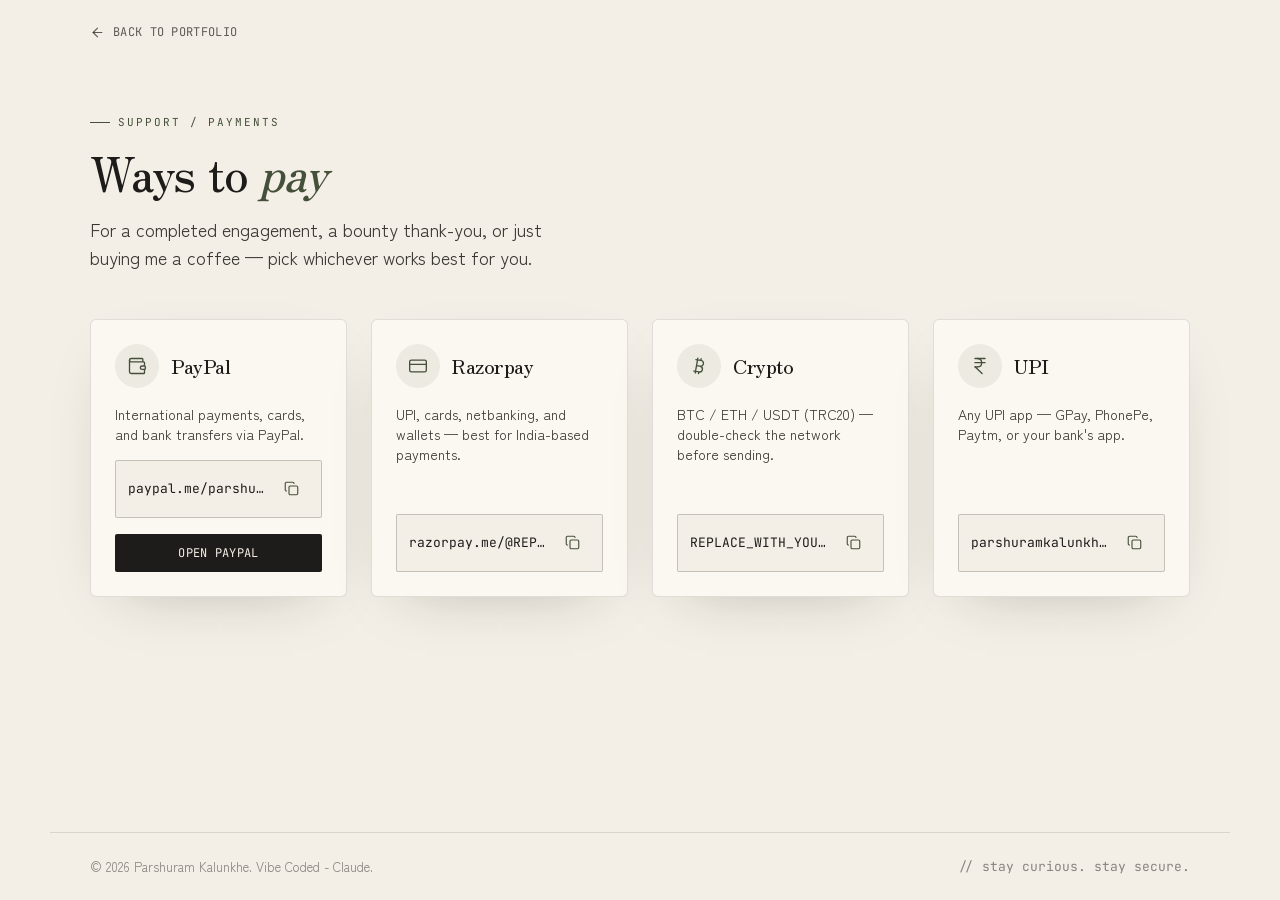
==== pay.html @ 13a74646 "athreya - v 2.1.1" ====
<!doctype html>
<html lang="en">
  <head>
    <meta charset="UTF-8" />
    <meta name="viewport" content="width=device-width, initial-scale=1.0, viewport-fit=cover" />

    <title>Support / Payment Methods — Parshuram Kalunkhe</title>
    <meta
      name="description"
      content="Ways to pay or send a tip to Parshuram Kalunkhe — PayPal, Razorpay, crypto, and UPI."
    />
    <meta name="robots" content="noindex, follow" />
    <meta name="theme-color" content="#1E1C1A" />

    <link rel="preconnect" href="https://fonts.googleapis.com" />
    <link rel="preconnect" href="https://fonts.gstatic.com" crossorigin />
    <!-- Only the weights actually used by the CSS (see index.html for the
         full explanation) — keep this in sync if that ever changes. -->
    <link
      href="https://fonts.googleapis.com/css2?family=Zen+Old+Mincho:wght@500&family=Zen+Kaku+Gothic+New:wght@400;600&family=JetBrains+Mono:wght@400&display=swap"
      rel="stylesheet"
    />

    <link rel="icon" href="./favicon.svg" type="image/svg+xml" />
    <script type="module" crossorigin src="./assets/pay-BBcYq03R.js"></script>
    <link rel="modulepreload" crossorigin href="./assets/index-CRlSSaoy.js">
    <link rel="stylesheet" crossorigin href="./assets/index-BncPC3I6.css">
  </head>
  <body class="bg-rice text-sumi font-body antialiased">
    <div id="root"></div>
  </body>
</html>
---- assets/index-BncPC3I6.css ----
*,:before,:after{--tw-border-spacing-x: 0;--tw-border-spacing-y: 0;--tw-translate-x: 0;--tw-translate-y: 0;--tw-rotate: 0;--tw-skew-x: 0;--tw-skew-y: 0;--tw-scale-x: 1;--tw-scale-y: 1;--tw-pan-x: ;--tw-pan-y: ;--tw-pinch-zoom: ;--tw-scroll-snap-strictness: proximity;--tw-gradient-from-position: ;--tw-gradient-via-position: ;--tw-gradient-to-position: ;--tw-ordinal: ;--tw-slashed-zero: ;--tw-numeric-figure: ;--tw-numeric-spacing: ;--tw-numeric-fraction: ;--tw-ring-inset: ;--tw-ring-offset-width: 0px;--tw-ring-offset-color: #fff;--tw-ring-color: rgb(59 130 246 / .5);--tw-ring-offset-shadow: 0 0 #0000;--tw-ring-shadow: 0 0 #0000;--tw-shadow: 0 0 #0000;--tw-shadow-colored: 0 0 #0000;--tw-blur: ;--tw-brightness: ;--tw-contrast: ;--tw-grayscale: ;--tw-hue-rotate: ;--tw-invert: ;--tw-saturate: ;--tw-sepia: ;--tw-drop-shadow: ;--tw-backdrop-blur: ;--tw-backdrop-brightness: ;--tw-backdrop-contrast: ;--tw-backdrop-grayscale: ;--tw-backdrop-hue-rotate: ;--tw-backdrop-invert: ;--tw-backdrop-opacity: ;--tw-backdrop-saturate: ;--tw-backdrop-sepia: ;--tw-contain-size: ;--tw-contain-layout: ;--tw-contain-paint: ;--tw-contain-style: }::backdrop{--tw-border-spacing-x: 0;--tw-border-spacing-y: 0;--tw-translate-x: 0;--tw-translate-y: 0;--tw-rotate: 0;--tw-skew-x: 0;--tw-skew-y: 0;--tw-scale-x: 1;--tw-scale-y: 1;--tw-pan-x: ;--tw-pan-y: ;--tw-pinch-zoom: ;--tw-scroll-snap-strictness: proximity;--tw-gradient-from-position: ;--tw-gradient-via-position: ;--tw-gradient-to-position: ;--tw-ordinal: ;--tw-slashed-zero: ;--tw-numeric-figure: ;--tw-numeric-spacing: ;--tw-numeric-fraction: ;--tw-ring-inset: ;--tw-ring-offset-width: 0px;--tw-ring-offset-color: #fff;--tw-ring-color: rgb(59 130 246 / .5);--tw-ring-offset-shadow: 0 0 #0000;--tw-ring-shadow: 0 0 #0000;--tw-shadow: 0 0 #0000;--tw-shadow-colored: 0 0 #0000;--tw-blur: ;--tw-brightness: ;--tw-contrast: ;--tw-grayscale: ;--tw-hue-rotate: ;--tw-invert: ;--tw-saturate: ;--tw-sepia: ;--tw-drop-shadow: ;--tw-backdrop-blur: ;--tw-backdrop-brightness: ;--tw-backdrop-contrast: ;--tw-backdrop-grayscale: ;--tw-backdrop-hue-rotate: ;--tw-backdrop-invert: ;--tw-backdrop-opacity: ;--tw-backdrop-saturate: ;--tw-backdrop-sepia: ;--tw-contain-size: ;--tw-contain-layout: ;--tw-contain-paint: ;--tw-contain-style: }*,:before,:after{box-sizing:border-box;border-width:0;border-style:solid;border-color:#e5e7eb}:before,:after{--tw-content: ""}html,:host{line-height:1.5;-webkit-text-size-adjust:100%;-moz-tab-size:4;-o-tab-size:4;tab-size:4;font-family:ui-sans-serif,system-ui,sans-serif,"Apple Color Emoji","Segoe UI Emoji",Segoe UI Symbol,"Noto Color Emoji";font-feature-settings:normal;font-variation-settings:normal;-webkit-tap-highlight-color:transparent}body{margin:0;line-height:inherit}hr{height:0;color:inherit;border-top-width:1px}abbr:where([title]){-webkit-text-decoration:underline dotted;text-decoration:underline dotted}h1,h2,h3,h4,h5,h6{font-size:inherit;font-weight:inherit}a{color:inherit;text-decoration:inherit}b,strong{font-weight:bolder}code,kbd,samp,pre{font-family:JetBrains Mono,ui-monospace,monospace;font-feature-settings:normal;font-variation-settings:normal;font-size:1em}small{font-size:80%}sub,sup{font-size:75%;line-height:0;position:relative;vertical-align:baseline}sub{bottom:-.25em}sup{top:-.5em}table{text-indent:0;border-color:inherit;border-collapse:collapse}button,input,optgroup,select,textarea{font-family:inherit;font-feature-settings:inherit;font-variation-settings:inherit;font-size:100%;font-weight:inherit;line-height:inherit;letter-spacing:inherit;color:inherit;margin:0;padding:0}button,select{text-transform:none}button,input:where([type=button]),input:where([type=reset]),input:where([type=submit]){-webkit-appearance:button;background-color:transparent;background-image:none}:-moz-focusring{outline:auto}:-moz-ui-invalid{box-shadow:none}progress{vertical-align:baseline}::-webkit-inner-spin-button,::-webkit-outer-spin-button{height:auto}[type=search]{-webkit-appearance:textfield;outline-offset:-2px}::-webkit-search-decoration{-webkit-appearance:none}::-webkit-file-upload-button{-webkit-appearance:button;font:inherit}summary{display:list-item}blockquote,dl,dd,h1,h2,h3,h4,h5,h6,hr,figure,p,pre{margin:0}fieldset{margin:0;padding:0}legend{padding:0}ol,ul,menu{list-style:none;margin:0;padding:0}dialog{padding:0}textarea{resize:vertical}input::-moz-placeholder,textarea::-moz-placeholder{opacity:1;color:#9ca3af}input::placeholder,textarea::placeholder{opacity:1;color:#9ca3af}button,[role=button]{cursor:pointer}:disabled{cursor:default}img,svg,video,canvas,audio,iframe,embed,object{display:block;vertical-align:middle}img,video{max-width:100%;height:auto}[hidden]:where(:not([hidden=until-found])){display:none}html{scroll-behavior:smooth}section[id]{scroll-margin-top:4.5rem}h1,h2,h3,h4{font-family:Zen Old Mincho,serif;font-weight:500;letter-spacing:-.025em;--tw-text-opacity: 1;color:rgb(30 28 26 / var(--tw-text-opacity, 1))}::-moz-selection{background:#5f705240;color:#e6e6e6}::selection{background:#5f705240;color:#e6e6e6}:focus-visible{outline:2px solid #5F7052;outline-offset:3px;border-radius:2px}.container{width:100%}@media (min-width: 640px){.container{max-width:640px}}@media (min-width: 768px){.container{max-width:768px}}@media (min-width: 1024px){.container{max-width:1024px}}@media (min-width: 1280px){.container{max-width:1280px}}@media (min-width: 1536px){.container{max-width:1536px}}.wrap{margin-left:auto;margin-right:auto;width:100%;max-width:1180px;padding-left:1.25rem;padding-right:1.25rem}@media (min-width: 640px){.wrap{padding-left:2rem;padding-right:2rem}}@media (min-width: 1024px){.wrap{padding-left:2.5rem;padding-right:2.5rem}}.section{min-height:100vh;min-height:100dvh}.eyebrow{display:inline-flex;align-items:center;gap:.5rem;font-family:JetBrains Mono,ui-monospace,monospace;font-size:11px;text-transform:uppercase;letter-spacing:.18em;--tw-text-opacity: 1;color:rgb(68 80 57 / var(--tw-text-opacity, 1))}.eyebrow:before{content:"";display:inline-block;height:1px;width:1.25rem;background-color:currentColor}.btn{position:relative;display:inline-flex;align-items:center;gap:.5rem;overflow:hidden;border-radius:.125rem;--tw-bg-opacity: 1;background-color:rgb(30 28 26 / var(--tw-bg-opacity, 1));padding:.75rem 1.5rem;font-family:JetBrains Mono,ui-monospace,monospace;font-size:13px;text-transform:uppercase;letter-spacing:.025em;--tw-text-opacity: 1;color:rgb(244 239 230 / var(--tw-text-opacity, 1));transition-property:transform;transition-timing-function:cubic-bezier(.4,0,.2,1);transition-duration:.3s;transition-timing-function:cubic-bezier(.22,1,.36,1)}.btn:hover{--tw-translate-y: -.125rem;transform:translate(var(--tw-translate-x),var(--tw-translate-y)) rotate(var(--tw-rotate)) skew(var(--tw-skew-x)) skewY(var(--tw-skew-y)) scaleX(var(--tw-scale-x)) scaleY(var(--tw-scale-y));--tw-shadow: 0 20px 60px -35px rgba(30,28,26,.35);--tw-shadow-colored: 0 20px 60px -35px var(--tw-shadow-color);box-shadow:var(--tw-ring-offset-shadow, 0 0 #0000),var(--tw-ring-shadow, 0 0 #0000),var(--tw-shadow)}.btn-ghost{position:relative;display:inline-flex;align-items:center;gap:.5rem;overflow:hidden;border-radius:.125rem;--tw-bg-opacity: 1;background-color:rgb(30 28 26 / var(--tw-bg-opacity, 1));padding:.75rem 1.5rem;font-family:JetBrains Mono,ui-monospace,monospace;font-size:13px;text-transform:uppercase;letter-spacing:.025em;--tw-text-opacity: 1;color:rgb(244 239 230 / var(--tw-text-opacity, 1));transition-property:transform;transition-timing-function:cubic-bezier(.4,0,.2,1);transition-duration:.3s;transition-timing-function:cubic-bezier(.22,1,.36,1)}.btn-ghost:hover{--tw-translate-y: -.125rem;transform:translate(var(--tw-translate-x),var(--tw-translate-y)) rotate(var(--tw-rotate)) skew(var(--tw-skew-x)) skewY(var(--tw-skew-y)) scaleX(var(--tw-scale-x)) scaleY(var(--tw-scale-y));--tw-shadow: 0 20px 60px -35px rgba(30,28,26,.35);--tw-shadow-colored: 0 20px 60px -35px var(--tw-shadow-color);box-shadow:var(--tw-ring-offset-shadow, 0 0 #0000),var(--tw-ring-shadow, 0 0 #0000),var(--tw-shadow)}.btn-ghost{border-width:1px;border-color:#1e1c1a38;background-color:transparent;--tw-text-opacity: 1;color:rgb(30 28 26 / var(--tw-text-opacity, 1))}.btn-ghost:hover{--tw-bg-opacity: 1;background-color:rgb(30 28 26 / var(--tw-bg-opacity, 1));--tw-text-opacity: 1;color:rgb(244 239 230 / var(--tw-text-opacity, 1))}.field label{margin-bottom:.375rem;display:block;font-family:JetBrains Mono,ui-monospace,monospace;font-size:11px;text-transform:uppercase;letter-spacing:.025em;--tw-text-opacity: 1;color:rgb(140 133 119 / var(--tw-text-opacity, 1))}.field input,.field textarea{width:100%;border-width:0px;border-bottom-width:1px;border-color:#1e1c1a38;background-color:transparent;padding-top:.5rem;padding-bottom:.5rem;--tw-text-opacity: 1;color:rgb(30 28 26 / var(--tw-text-opacity, 1));transition-property:color,background-color,border-color,text-decoration-color,fill,stroke;transition-timing-function:cubic-bezier(.4,0,.2,1);transition-duration:.2s}.field input::-moz-placeholder,.field textarea::-moz-placeholder{color:#1e1c1a4d}.field input::placeholder,.field textarea::placeholder{color:#1e1c1a4d}.field input:focus,.field textarea:focus{--tw-border-opacity: 1;border-color:rgb(95 112 82 / var(--tw-border-opacity, 1));outline:2px solid transparent;outline-offset:2px}.skip-link{position:fixed;left:1rem;top:-4rem;z-index:999;border-radius:.25rem;--tw-bg-opacity: 1;background-color:rgb(30 28 26 / var(--tw-bg-opacity, 1));padding:.5rem 1rem;--tw-text-opacity: 1;color:rgb(244 239 230 / var(--tw-text-opacity, 1));transition-property:all;transition-timing-function:cubic-bezier(.4,0,.2,1);transition-duration:.2s}.skip-link:focus{top:1rem}.pointer-events-none{pointer-events:none}.visible{visibility:visible}.invisible{visibility:hidden}.static{position:static}.fixed{position:fixed}.absolute{position:absolute}.relative{position:relative}.inset-0{top:0;right:0;bottom:0;left:0}.-inset-y-\[10\%\]{top:-10%;bottom:-10%}.inset-x-0{left:0;right:0}.-bottom-24{bottom:-6rem}.-left-20{left:-5rem}.-left-24{left:-6rem}.-right-16{right:-4rem}.-right-24{right:-6rem}.-top-16{top:-4rem}.bottom-0{bottom:0}.bottom-8{bottom:2rem}.bottom-9{bottom:2.25rem}.left-1\/2{left:50%}.left-2{left:.5rem}.left-5{left:1.25rem}.right-2{right:.5rem}.right-5{right:1.25rem}.right-6{right:1.5rem}.top-0{top:0}.top-1\/2{top:50%}.top-5{top:1.25rem}.isolate{isolation:isolate}.-z-10{z-index:-10}.-z-20{z-index:-20}.z-10{z-index:10}.z-40{z-index:40}.z-50{z-index:50}.z-\[200\]{z-index:200}.z-\[999\]{z-index:999}.m-0,.m-\[0\]{margin:0}.mx-auto{margin-left:auto;margin-right:auto}.mb-1\.5{margin-bottom:.375rem}.mb-11{margin-bottom:2.75rem}.mb-4{margin-bottom:1rem}.mb-5{margin-bottom:1.25rem}.mb-6{margin-bottom:1.5rem}.mb-8{margin-bottom:2rem}.ml-auto{margin-left:auto}.mt-1{margin-top:.25rem}.mt-10{margin-top:2.5rem}.mt-12{margin-top:3rem}.mt-2{margin-top:.5rem}.mt-3{margin-top:.75rem}.mt-4{margin-top:1rem}.mt-5{margin-top:1.25rem}.mt-6{margin-top:1.5rem}.mt-8{margin-top:2rem}.mt-auto{margin-top:auto}.block{display:block}.inline{display:inline}.flex{display:flex}.inline-flex{display:inline-flex}.table{display:table}.grid{display:grid}.hidden{display:none}.aspect-\[16\/10\]{aspect-ratio:16/10}.aspect-\[4\/5\]{aspect-ratio:4/5}.aspect-square{aspect-ratio:1 / 1}.h-0{height:0px}.h-10{height:2.5rem}.h-11{height:2.75rem}.h-2{height:.5rem}.h-24{height:6rem}.h-4{height:1rem}.h-64{height:16rem}.h-72{height:18rem}.h-8{height:2rem}.h-9{height:2.25rem}.h-96{height:24rem}.h-\[400px\]{height:400px}.h-\[560px\]{height:560px}.h-auto{height:auto}.h-full{height:100%}.h-px{height:1px}.max-h-\[72vh\]{max-height:72vh}.max-h-\[82vh\]{max-height:82vh}.min-h-\[1\.2em\]{min-height:1.2em}.min-h-\[1\.4em\]{min-height:1.4em}.min-h-dvh{min-height:100dvh}.min-h-screen{min-height:100vh}.w-0{width:0px}.w-10{width:2.5rem}.w-11{width:2.75rem}.w-2{width:.5rem}.w-6{width:1.5rem}.w-64{width:16rem}.w-72{width:18rem}.w-8{width:2rem}.w-9{width:2.25rem}.w-96{width:24rem}.w-\[100\%\]{width:100%}.w-\[560px\]{width:560px}.w-\[min\(200px\,40vw\)\]{width:min(200px,40vw)}.w-auto{width:auto}.w-full{width:100%}.w-max{width:-moz-max-content;width:max-content}.min-w-0{min-width:0px}.max-w-3xl{max-width:48rem}.max-w-\[34ch\]{max-width:34ch}.max-w-\[36ch\]{max-width:36ch}.max-w-\[46ch\]{max-width:46ch}.max-w-\[4rem\]{max-width:4rem}.max-w-\[50ch\]{max-width:50ch}.max-w-\[54ch\]{max-width:54ch}.max-w-\[68ch\]{max-width:68ch}.max-w-\[85vw\]{max-width:85vw}.max-w-md{max-width:28rem}.max-w-xl{max-width:36rem}.max-w-xs{max-width:20rem}.flex-1{flex:1 1 0%}.shrink-0{flex-shrink:0}.-translate-x-1\/2{--tw-translate-x: -50%;transform:translate(var(--tw-translate-x),var(--tw-translate-y)) rotate(var(--tw-rotate)) skew(var(--tw-skew-x)) skewY(var(--tw-skew-y)) scaleX(var(--tw-scale-x)) scaleY(var(--tw-scale-y))}.-translate-y-1\/2{--tw-translate-y: -50%;transform:translate(var(--tw-translate-x),var(--tw-translate-y)) rotate(var(--tw-rotate)) skew(var(--tw-skew-x)) skewY(var(--tw-skew-y)) scaleX(var(--tw-scale-x)) scaleY(var(--tw-scale-y))}.scale-125{--tw-scale-x: 1.25;--tw-scale-y: 1.25;transform:translate(var(--tw-translate-x),var(--tw-translate-y)) rotate(var(--tw-rotate)) skew(var(--tw-skew-x)) skewY(var(--tw-skew-y)) scaleX(var(--tw-scale-x)) scaleY(var(--tw-scale-y))}.transform{transform:translate(var(--tw-translate-x),var(--tw-translate-y)) rotate(var(--tw-rotate)) skew(var(--tw-skew-x)) skewY(var(--tw-skew-y)) scaleX(var(--tw-scale-x)) scaleY(var(--tw-scale-y))}@keyframes pulse{50%{opacity:.5}}.animate-pulse{animation:pulse 2s cubic-bezier(.4,0,.6,1) infinite}@keyframes spin{to{transform:rotate(360deg)}}.animate-spin{animation:spin 1s linear infinite}.resize-y{resize:vertical}.resize{resize:both}.columns-2{-moz-columns:2;columns:2}.break-inside-avoid{-moz-column-break-inside:avoid;break-inside:avoid}.grid-cols-1{grid-template-columns:repeat(1,minmax(0,1fr))}.grid-cols-2{grid-template-columns:repeat(2,minmax(0,1fr))}.flex-col{flex-direction:column}.flex-wrap{flex-wrap:wrap}.items-start{align-items:flex-start}.items-center{align-items:center}.items-baseline{align-items:baseline}.justify-end{justify-content:flex-end}.justify-center{justify-content:center}.justify-between{justify-content:space-between}.gap-1\.5{gap:.375rem}.gap-12{gap:3rem}.gap-2{gap:.5rem}.gap-2\.5{gap:.625rem}.gap-3{gap:.75rem}.gap-4{gap:1rem}.gap-5{gap:1.25rem}.gap-6{gap:1.5rem}.gap-8{gap:2rem}.gap-x-10{-moz-column-gap:2.5rem;column-gap:2.5rem}.gap-x-3{-moz-column-gap:.75rem;column-gap:.75rem}.gap-x-8{-moz-column-gap:2rem;column-gap:2rem}.gap-y-1{row-gap:.25rem}.gap-y-10{row-gap:2.5rem}.gap-y-12{row-gap:3rem}.space-y-3>:not([hidden])~:not([hidden]){--tw-space-y-reverse: 0;margin-top:calc(.75rem * calc(1 - var(--tw-space-y-reverse)));margin-bottom:calc(.75rem * var(--tw-space-y-reverse))}.space-y-4>:not([hidden])~:not([hidden]){--tw-space-y-reverse: 0;margin-top:calc(1rem * calc(1 - var(--tw-space-y-reverse)));margin-bottom:calc(1rem * var(--tw-space-y-reverse))}.overflow-hidden{overflow:hidden}.truncate{overflow:hidden;text-overflow:ellipsis;white-space:nowrap}.whitespace-nowrap{white-space:nowrap}.rounded{border-radius:.25rem}.rounded-full{border-radius:9999px}.rounded-md{border-radius:.375rem}.rounded-sm{border-radius:.125rem}.border{border-width:1px}.border-0{border-width:0px}.border-b{border-bottom-width:1px}.border-l-2{border-left-width:2px}.border-t{border-top-width:1px}.\!border-rice\/25{border-color:#f4efe640!important}.border-moss-soft{--tw-border-opacity: 1;border-color:rgb(154 170 139 / var(--tw-border-opacity, 1))}.border-moss-soft\/50{border-color:#9aaa8b80}.border-rice\/10{border-color:#f4efe61a}.border-rice\/15{border-color:#f4efe626}.border-rice\/20{border-color:#f4efe633}.border-rice\/30{border-color:#f4efe64d}.border-rice\/40{border-color:#f4efe666}.border-rice\/50{border-color:#f4efe680}.border-stone-line{border-color:#1e1c1a1f}.border-stone-line-strong{border-color:#1e1c1a38}.border-sumi{--tw-border-opacity: 1;border-color:rgb(30 28 26 / var(--tw-border-opacity, 1))}.\!bg-moss{--tw-bg-opacity: 1 !important;background-color:rgb(95 112 82 / var(--tw-bg-opacity, 1))!important}.bg-\[\#F5F1E8\]{--tw-bg-opacity: 1;background-color:rgb(245 241 232 / var(--tw-bg-opacity, 1))}.bg-indigo-deep{--tw-bg-opacity: 1;background-color:rgb(33 44 64 / var(--tw-bg-opacity, 1))}.bg-moss{--tw-bg-opacity: 1;background-color:rgb(95 112 82 / var(--tw-bg-opacity, 1))}.bg-moss-soft{--tw-bg-opacity: 1;background-color:rgb(154 170 139 / var(--tw-bg-opacity, 1))}.bg-moss\/10{background-color:#5f70521a}.bg-rice{--tw-bg-opacity: 1;background-color:rgb(244 239 230 / var(--tw-bg-opacity, 1))}.bg-rice-deep{--tw-bg-opacity: 1;background-color:rgb(234 226 211 / var(--tw-bg-opacity, 1))}.bg-rice-raised{--tw-bg-opacity: 1;background-color:rgb(251 248 242 / var(--tw-bg-opacity, 1))}.bg-rice\/\[0\.04\]{background-color:#f4efe60a}.bg-stone-line-strong{background-color:#1e1c1a38}.bg-sumi{--tw-bg-opacity: 1;background-color:rgb(30 28 26 / var(--tw-bg-opacity, 1))}.bg-sumi\/5{background-color:#1e1c1a0d}.bg-sumi\/70{background-color:#1e1c1ab3}.bg-sumi\/95{background-color:#1e1c1af2}.bg-sumi\/\[0\.05\]{background-color:#1e1c1a0d}.bg-sumi\/\[0\.06\]{background-color:#1e1c1a0f}.bg-transparent{background-color:transparent}.bg-gradient-to-t{background-image:linear-gradient(to top,var(--tw-gradient-stops))}.bg-gradient-to-tr{background-image:linear-gradient(to top right,var(--tw-gradient-stops))}.from-sumi\/85{--tw-gradient-from: rgb(30 28 26 / .85) var(--tw-gradient-from-position);--tw-gradient-to: rgb(30 28 26 / 0) var(--tw-gradient-to-position);--tw-gradient-stops: var(--tw-gradient-from), var(--tw-gradient-to)}.from-sumi\/95{--tw-gradient-from: rgb(30 28 26 / .95) var(--tw-gradient-from-position);--tw-gradient-to: rgb(30 28 26 / 0) var(--tw-gradient-to-position);--tw-gradient-stops: var(--tw-gradient-from), var(--tw-gradient-to)}.to-indigo-deep\/55{--tw-gradient-to: rgb(33 44 64 / .55) var(--tw-gradient-to-position)}.to-transparent{--tw-gradient-to: transparent var(--tw-gradient-to-position)}.bg-cover{background-size:cover}.bg-center{background-position:center}.object-cover{-o-object-fit:cover;object-fit:cover}.p-3{padding:.75rem}.p-5{padding:1.25rem}.p-6{padding:1.5rem}.\!px-4{padding-left:1rem!important;padding-right:1rem!important}.\!py-2{padding-top:.5rem!important;padding-bottom:.5rem!important}.px-2{padding-left:.5rem;padding-right:.5rem}.px-2\.5{padding-left:.625rem;padding-right:.625rem}.px-3{padding-left:.75rem;padding-right:.75rem}.px-3\.5{padding-left:.875rem;padding-right:.875rem}.px-4{padding-left:1rem;padding-right:1rem}.px-6{padding-left:1.5rem;padding-right:1.5rem}.py-0\.5{padding-top:.125rem;padding-bottom:.125rem}.py-1{padding-top:.25rem;padding-bottom:.25rem}.py-1\.5{padding-top:.375rem;padding-bottom:.375rem}.py-10{padding-top:2.5rem;padding-bottom:2.5rem}.py-12{padding-top:3rem;padding-bottom:3rem}.py-2{padding-top:.5rem;padding-bottom:.5rem}.py-2\.5{padding-top:.625rem;padding-bottom:.625rem}.py-20{padding-top:5rem;padding-bottom:5rem}.py-3{padding-top:.75rem;padding-bottom:.75rem}.py-3\.5{padding-top:.875rem;padding-bottom:.875rem}.py-4{padding-top:1rem;padding-bottom:1rem}.py-6{padding-top:1.5rem;padding-bottom:1.5rem}.py-8{padding-top:2rem;padding-bottom:2rem}.pb-10{padding-bottom:2.5rem}.pb-3{padding-bottom:.75rem}.pb-8{padding-bottom:2rem}.pl-5{padding-left:1.25rem}.text-left{text-align:left}.text-center{text-align:center}.text-right{text-align:right}.font-body{font-family:Zen Kaku Gothic New,sans-serif}.font-display{font-family:Zen Old Mincho,serif}.font-mono{font-family:JetBrains Mono,ui-monospace,monospace}.text-2xl{font-size:1.5rem;line-height:2rem}.text-3xl{font-size:1.875rem;line-height:2.25rem}.text-\[0\.98rem\]{font-size:.98rem}.text-\[10px\]{font-size:10px}.text-\[11px\]{font-size:11px}.text-\[12px\]{font-size:12px}.text-\[13px\]{font-size:13px}.text-\[2\.1rem\]{font-size:2.1rem}.text-\[2\.6rem\]{font-size:2.6rem}.text-base{font-size:1rem;line-height:1.5rem}.text-lg{font-size:1.125rem;line-height:1.75rem}.text-sm{font-size:.875rem;line-height:1.25rem}.text-xl{font-size:1.25rem;line-height:1.75rem}.text-xs{font-size:.75rem;line-height:1rem}.uppercase{text-transform:uppercase}.italic{font-style:italic}.leading-\[1\.05\]{line-height:1.05}.leading-\[1\.85\]{line-height:1.85}.leading-relaxed{line-height:1.625}.leading-tight{line-height:1.25}.tracking-\[0\.14em\]{letter-spacing:.14em}.tracking-\[0\.18em\]{letter-spacing:.18em}.tracking-\[0\.1em\]{letter-spacing:.1em}.tracking-\[0\.3em\]{letter-spacing:.3em}.tracking-wide{letter-spacing:.025em}.\!text-moss-soft{--tw-text-opacity: 1 !important;color:rgb(154 170 139 / var(--tw-text-opacity, 1))!important}.\!text-rice{--tw-text-opacity: 1 !important;color:rgb(244 239 230 / var(--tw-text-opacity, 1))!important}.\!text-rice\/55{color:#f4efe68c!important}.\!text-sumi{--tw-text-opacity: 1 !important;color:rgb(30 28 26 / var(--tw-text-opacity, 1))!important}.text-moss{--tw-text-opacity: 1;color:rgb(95 112 82 / var(--tw-text-opacity, 1))}.text-moss-deep{--tw-text-opacity: 1;color:rgb(68 80 57 / var(--tw-text-opacity, 1))}.text-moss-soft{--tw-text-opacity: 1;color:rgb(154 170 139 / var(--tw-text-opacity, 1))}.text-red-300{--tw-text-opacity: 1;color:rgb(252 165 165 / var(--tw-text-opacity, 1))}.text-rice{--tw-text-opacity: 1;color:rgb(244 239 230 / var(--tw-text-opacity, 1))}.text-rice\/40{color:#f4efe666}.text-rice\/45{color:#f4efe673}.text-rice\/50{color:#f4efe680}.text-rice\/55{color:#f4efe68c}.text-rice\/60{color:#f4efe699}.text-rice\/65{color:#f4efe6a6}.text-rice\/70{color:#f4efe6b3}.text-rice\/80{color:#f4efe6cc}.text-rice\/85{color:#f4efe6d9}.text-rice\/90{color:#f4efe6e6}.text-stone{--tw-text-opacity: 1;color:rgb(140 133 119 / var(--tw-text-opacity, 1))}.text-sumi{--tw-text-opacity: 1;color:rgb(30 28 26 / var(--tw-text-opacity, 1))}.text-sumi-soft{--tw-text-opacity: 1;color:rgb(58 55 51 / var(--tw-text-opacity, 1))}.text-sumi\/15{color:#1e1c1a26}.text-sumi\/35{color:#1e1c1a59}.text-sumi\/45{color:#1e1c1a73}.text-sumi\/50{color:#1e1c1a80}.text-sumi\/70{color:#1e1c1ab3}.antialiased{-webkit-font-smoothing:antialiased;-moz-osx-font-smoothing:grayscale}.opacity-0{opacity:0}.opacity-100{opacity:1}.opacity-30{opacity:.3}.opacity-40{opacity:.4}.opacity-\[0\.08\]{opacity:.08}.shadow-lift{--tw-shadow: 0 30px 80px -30px rgba(30,28,26,.45);--tw-shadow-colored: 0 30px 80px -30px var(--tw-shadow-color);box-shadow:var(--tw-ring-offset-shadow, 0 0 #0000),var(--tw-ring-shadow, 0 0 #0000),var(--tw-shadow)}.shadow-soft{--tw-shadow: 0 20px 60px -35px rgba(30,28,26,.35);--tw-shadow-colored: 0 20px 60px -35px var(--tw-shadow-color);box-shadow:var(--tw-ring-offset-shadow, 0 0 #0000),var(--tw-ring-shadow, 0 0 #0000),var(--tw-shadow)}.ring{--tw-ring-offset-shadow: var(--tw-ring-inset) 0 0 0 var(--tw-ring-offset-width) var(--tw-ring-offset-color);--tw-ring-shadow: var(--tw-ring-inset) 0 0 0 calc(3px + var(--tw-ring-offset-width)) var(--tw-ring-color);box-shadow:var(--tw-ring-offset-shadow),var(--tw-ring-shadow),var(--tw-shadow, 0 0 #0000)}.grayscale{--tw-grayscale: grayscale(100%);filter:var(--tw-blur) var(--tw-brightness) var(--tw-contrast) var(--tw-grayscale) var(--tw-hue-rotate) var(--tw-invert) var(--tw-saturate) var(--tw-sepia) var(--tw-drop-shadow)}.grayscale-\[10\%\]{--tw-grayscale: grayscale(10%);filter:var(--tw-blur) var(--tw-brightness) var(--tw-contrast) var(--tw-grayscale) var(--tw-hue-rotate) var(--tw-invert) var(--tw-saturate) var(--tw-sepia) var(--tw-drop-shadow)}.grayscale-\[15\%\]{--tw-grayscale: grayscale(15%);filter:var(--tw-blur) var(--tw-brightness) var(--tw-contrast) var(--tw-grayscale) var(--tw-hue-rotate) var(--tw-invert) var(--tw-saturate) var(--tw-sepia) var(--tw-drop-shadow)}.sepia{--tw-sepia: sepia(100%);filter:var(--tw-blur) var(--tw-brightness) var(--tw-contrast) var(--tw-grayscale) var(--tw-hue-rotate) var(--tw-invert) var(--tw-saturate) var(--tw-sepia) var(--tw-drop-shadow)}.filter{filter:var(--tw-blur) var(--tw-brightness) var(--tw-contrast) var(--tw-grayscale) var(--tw-hue-rotate) var(--tw-invert) var(--tw-saturate) var(--tw-sepia) var(--tw-drop-shadow)}.backdrop-blur-sm{--tw-backdrop-blur: blur(4px);-webkit-backdrop-filter:var(--tw-backdrop-blur) var(--tw-backdrop-brightness) var(--tw-backdrop-contrast) var(--tw-backdrop-grayscale) var(--tw-backdrop-hue-rotate) var(--tw-backdrop-invert) var(--tw-backdrop-opacity) var(--tw-backdrop-saturate) var(--tw-backdrop-sepia);backdrop-filter:var(--tw-backdrop-blur) var(--tw-backdrop-brightness) var(--tw-backdrop-contrast) var(--tw-backdrop-grayscale) var(--tw-backdrop-hue-rotate) var(--tw-backdrop-invert) var(--tw-backdrop-opacity) var(--tw-backdrop-saturate) var(--tw-backdrop-sepia)}.backdrop-blur-xl{--tw-backdrop-blur: blur(24px);-webkit-backdrop-filter:var(--tw-backdrop-blur) var(--tw-backdrop-brightness) var(--tw-backdrop-contrast) var(--tw-backdrop-grayscale) var(--tw-backdrop-hue-rotate) var(--tw-backdrop-invert) var(--tw-backdrop-opacity) var(--tw-backdrop-saturate) var(--tw-backdrop-sepia);backdrop-filter:var(--tw-backdrop-blur) var(--tw-backdrop-brightness) var(--tw-backdrop-contrast) var(--tw-backdrop-grayscale) var(--tw-backdrop-hue-rotate) var(--tw-backdrop-invert) var(--tw-backdrop-opacity) var(--tw-backdrop-saturate) var(--tw-backdrop-sepia)}.transition{transition-property:color,background-color,border-color,text-decoration-color,fill,stroke,opacity,box-shadow,transform,filter,backdrop-filter;transition-timing-function:cubic-bezier(.4,0,.2,1);transition-duration:.15s}.transition-\[opacity\,visibility\]{transition-property:opacity,visibility;transition-timing-function:cubic-bezier(.4,0,.2,1);transition-duration:.15s}.transition-all{transition-property:all;transition-timing-function:cubic-bezier(.4,0,.2,1);transition-duration:.15s}.transition-colors{transition-property:color,background-color,border-color,text-decoration-color,fill,stroke;transition-timing-function:cubic-bezier(.4,0,.2,1);transition-duration:.15s}.transition-opacity{transition-property:opacity;transition-timing-function:cubic-bezier(.4,0,.2,1);transition-duration:.15s}.transition-transform{transition-property:transform;transition-timing-function:cubic-bezier(.4,0,.2,1);transition-duration:.15s}.duration-200{transition-duration:.2s}.duration-300{transition-duration:.3s}.duration-500{transition-duration:.5s}.duration-700{transition-duration:.7s}.duration-\[550ms\]{transition-duration:.55s}.ease-zen{transition-timing-function:cubic-bezier(.22,1,.36,1)}.prose-zen h2{margin-top:2rem;margin-bottom:.75rem;font-family:Zen Old Mincho,serif;font-size:1.5rem;line-height:2rem;--tw-text-opacity: 1;color:rgb(30 28 26 / var(--tw-text-opacity, 1))}.prose-zen h3{margin-top:1.5rem;margin-bottom:.5rem;font-family:Zen Old Mincho,serif;font-size:1.25rem;line-height:1.75rem;--tw-text-opacity: 1;color:rgb(30 28 26 / var(--tw-text-opacity, 1))}.prose-zen h4{margin-top:1.25rem;margin-bottom:.5rem;font-family:Zen Old Mincho,serif;font-size:1.125rem;line-height:1.75rem;--tw-text-opacity: 1;color:rgb(30 28 26 / var(--tw-text-opacity, 1))}.prose-zen strong{font-weight:600;--tw-text-opacity: 1;color:rgb(30 28 26 / var(--tw-text-opacity, 1))}.prose-zen em{font-style:italic}.prose-zen code{border-radius:.125rem;background-color:#1e1c1a0f;padding:.125rem .375rem;font-family:JetBrains Mono,ui-monospace,monospace;font-size:.85em;--tw-text-opacity: 1;color:rgb(33 44 64 / var(--tw-text-opacity, 1))}.prose-zen pre{margin-top:1.25rem;margin-bottom:1.25rem;overflow-x:auto;border-radius:.375rem;--tw-bg-opacity: 1;background-color:rgb(30 28 26 / var(--tw-bg-opacity, 1));padding:1rem;--tw-text-opacity: 1;color:rgb(244 239 230 / var(--tw-text-opacity, 1))}.prose-zen pre code{background-color:transparent;padding:0;--tw-text-opacity: 1;color:rgb(244 239 230 / var(--tw-text-opacity, 1))}.prose-zen ul,.prose-zen ol{margin-top:1rem;margin-bottom:1rem;margin-left:1.25rem;display:flex;flex-direction:column;gap:.375rem}.prose-zen ul{list-style-type:disc}.prose-zen ol{list-style-type:decimal}.prose-zen hr{margin-top:2rem;margin-bottom:2rem;border-color:#1e1c1a1f}.min-h-60dvh{min-height:60vh;min-height:60dvh}.preloader-crack{stroke-dasharray:420;stroke-dashoffset:420;animation:draw-crack 1s cubic-bezier(.22,1,.36,1) forwards}@keyframes draw-crack{to{stroke-dashoffset:0}}@media (prefers-reduced-motion: reduce){.preloader-crack{animation:none;stroke-dashoffset:0}}.hero-slide{transition:opacity 1.4s cubic-bezier(.22,1,.36,1),transform 6s linear}@media (prefers-reduced-motion: reduce){.hero-slide{transition:opacity .4s ease}}.cursor-dot,.cursor-ring{position:fixed;top:0;left:0;pointer-events:none;z-index:9999;border-radius:50%;transform:translate3d(-100px,-100px,0)}.cursor-dot{width:6px;height:6px;margin:-3px;background:#5f7052}.cursor-ring{width:32px;height:32px;margin:-16px;border:1px solid rgba(51,65,92,.45);transition:width .22s cubic-bezier(.22,1,.36,1),height .22s cubic-bezier(.22,1,.36,1),margin .22s cubic-bezier(.22,1,.36,1),border-color .22s cubic-bezier(.22,1,.36,1)}.cursor-ring-active{width:52px;height:52px;margin:-26px;border-color:#5f7052}body.custom-cursor-active,body.custom-cursor-active a,body.custom-cursor-active button{cursor:none}*{scrollbar-width:none;-ms-overflow-style:none}*::-webkit-scrollbar{display:none}input:-webkit-autofill,input:-webkit-autofill:hover,input:-webkit-autofill:focus,textarea:-webkit-autofill,textarea:-webkit-autofill:hover,textarea:-webkit-autofill:focus{-webkit-text-fill-color:#f5f1e8!important;color:#f5f1e8!important;box-shadow:0 0 0 1000px #f5f1e800 inset!important;-webkit-transition:background-color 9999s ease-in-out 0s;transition:background-color 9999s ease-in-out 0s;caret-color:#f5f1e8}.duration-700{transition-duration:3s}.transition-opacity{transition-duration:1.5s}@keyframes marquee{0%{transform:translate(0)}to{transform:translate(-50%)}}.animate-marquee{animation:marquee 9s linear infinite}@media (prefers-reduced-motion: reduce){.animate-marquee{animation:none}}.placeholder\:\!text-rice\/30::-moz-placeholder{color:#f4efe64d!important}.placeholder\:\!text-rice\/30::placeholder{color:#f4efe64d!important}.placeholder\:text-sumi\/35::-moz-placeholder{color:#1e1c1a59}.placeholder\:text-sumi\/35::placeholder{color:#1e1c1a59}.first\:border-t:first-child{border-top-width:1px}.last\:border-0:last-child{border-width:0px}.hover\:-translate-y-0\.5:hover{--tw-translate-y: -.125rem;transform:translate(var(--tw-translate-x),var(--tw-translate-y)) rotate(var(--tw-rotate)) skew(var(--tw-skew-x)) skewY(var(--tw-skew-y)) scaleX(var(--tw-scale-x)) scaleY(var(--tw-scale-y))}.hover\:-translate-y-1:hover{--tw-translate-y: -.25rem;transform:translate(var(--tw-translate-x),var(--tw-translate-y)) rotate(var(--tw-rotate)) skew(var(--tw-skew-x)) skewY(var(--tw-skew-y)) scaleX(var(--tw-scale-x)) scaleY(var(--tw-scale-y))}.hover\:border-moss:hover{--tw-border-opacity: 1;border-color:rgb(95 112 82 / var(--tw-border-opacity, 1))}.hover\:bg-moss:hover{--tw-bg-opacity: 1;background-color:rgb(95 112 82 / var(--tw-bg-opacity, 1))}.hover\:bg-moss\/10:hover{background-color:#5f70521a}.hover\:bg-rice:hover{--tw-bg-opacity: 1;background-color:rgb(244 239 230 / var(--tw-bg-opacity, 1))}.hover\:bg-rice\/10:hover{background-color:#f4efe61a}.hover\:bg-sumi\/5:hover{background-color:#1e1c1a0d}.hover\:text-moss:hover{--tw-text-opacity: 1;color:rgb(95 112 82 / var(--tw-text-opacity, 1))}.hover\:text-moss-deep:hover{--tw-text-opacity: 1;color:rgb(68 80 57 / var(--tw-text-opacity, 1))}.hover\:text-moss-soft:hover{--tw-text-opacity: 1;color:rgb(154 170 139 / var(--tw-text-opacity, 1))}.hover\:text-rice:hover{--tw-text-opacity: 1;color:rgb(244 239 230 / var(--tw-text-opacity, 1))}.hover\:text-sumi:hover{--tw-text-opacity: 1;color:rgb(30 28 26 / var(--tw-text-opacity, 1))}.hover\:\!shadow-lift:hover{--tw-shadow: 0 30px 80px -30px rgba(30,28,26,.45) !important;--tw-shadow-colored: 0 30px 80px -30px var(--tw-shadow-color) !important;box-shadow:var(--tw-ring-offset-shadow, 0 0 #0000),var(--tw-ring-shadow, 0 0 #0000),var(--tw-shadow)!important}.hover\:shadow-soft:hover{--tw-shadow: 0 20px 60px -35px rgba(30,28,26,.35);--tw-shadow-colored: 0 20px 60px -35px var(--tw-shadow-color);box-shadow:var(--tw-ring-offset-shadow, 0 0 #0000),var(--tw-ring-shadow, 0 0 #0000),var(--tw-shadow)}.focus\:\!border-moss-soft:focus{--tw-border-opacity: 1 !important;border-color:rgb(154 170 139 / var(--tw-border-opacity, 1))!important}.focus\:outline-none:focus{outline:2px solid transparent;outline-offset:2px}.disabled\:opacity-40:disabled{opacity:.4}.disabled\:opacity-70:disabled{opacity:.7}.group:hover .group-hover\:scale-\[1\.04\]{--tw-scale-x: 1.04;--tw-scale-y: 1.04;transform:translate(var(--tw-translate-x),var(--tw-translate-y)) rotate(var(--tw-rotate)) skew(var(--tw-skew-x)) skewY(var(--tw-skew-y)) scaleX(var(--tw-scale-x)) scaleY(var(--tw-scale-y))}.group:hover .group-hover\:scale-\[1\.05\]{--tw-scale-x: 1.05;--tw-scale-y: 1.05;transform:translate(var(--tw-translate-x),var(--tw-translate-y)) rotate(var(--tw-rotate)) skew(var(--tw-skew-x)) skewY(var(--tw-skew-y)) scaleX(var(--tw-scale-x)) scaleY(var(--tw-scale-y))}.group:hover .group-hover\:text-moss-deep{--tw-text-opacity: 1;color:rgb(68 80 57 / var(--tw-text-opacity, 1))}.group:hover .group-hover\:opacity-100{opacity:1}.group:hover .group-hover\:grayscale-0{--tw-grayscale: grayscale(0);filter:var(--tw-blur) var(--tw-brightness) var(--tw-contrast) var(--tw-grayscale) var(--tw-hue-rotate) var(--tw-invert) var(--tw-saturate) var(--tw-sepia) var(--tw-drop-shadow)}@media (min-width: 640px){.sm\:left-6{left:1.5rem}.sm\:left-8{left:2rem}.sm\:right-6{right:1.5rem}.sm\:mt-12{margin-top:3rem}.sm\:block{display:block}.sm\:flex{display:flex}.sm\:w-auto{width:auto}.sm\:columns-3{-moz-columns:3;columns:3}.sm\:grid-cols-2{grid-template-columns:repeat(2,minmax(0,1fr))}.sm\:grid-cols-3{grid-template-columns:repeat(3,minmax(0,1fr))}.sm\:flex-row{flex-direction:row}.sm\:items-center{align-items:center}.sm\:items-baseline{align-items:baseline}.sm\:justify-between{justify-content:space-between}.sm\:gap-6{gap:1.5rem}.sm\:p-6{padding:1.5rem}.sm\:p-8{padding:2rem}.sm\:py-10{padding-top:2.5rem;padding-bottom:2.5rem}.sm\:py-2\.5{padding-top:.625rem;padding-bottom:.625rem}.sm\:text-4xl{font-size:2.25rem;line-height:2.5rem}.sm\:text-5xl{font-size:3rem;line-height:1}.sm\:text-6xl{font-size:3.75rem;line-height:1}.sm\:text-lg{font-size:1.125rem;line-height:1.75rem}.sm\:opacity-60{opacity:.6}}@media (min-width: 768px){.md\:flex{display:flex}.md\:hidden{display:none}.md\:py-5{padding-top:1.25rem;padding-bottom:1.25rem}}@media (min-width: 1024px){.lg\:left-10{left:2.5rem}.lg\:right-10{right:2.5rem}.lg\:mt-4{margin-top:1rem}.lg\:columns-4{-moz-columns:4;columns:4}.lg\:grid-cols-4{grid-template-columns:repeat(4,minmax(0,1fr))}.lg\:grid-cols-5{grid-template-columns:repeat(5,minmax(0,1fr))}.lg\:grid-cols-\[0\.85fr_1\.15fr\]{grid-template-columns:.85fr 1.15fr}.lg\:grid-cols-\[0\.9fr_1\.1fr\]{grid-template-columns:.9fr 1.1fr}.lg\:grid-cols-\[1\.3fr_1fr\]{grid-template-columns:1.3fr 1fr}.lg\:items-start{align-items:flex-start}.lg\:gap-16{gap:4rem}.lg\:justify-self-end{justify-self:end}.lg\:py-14{padding-top:3.5rem;padding-bottom:3.5rem}.lg\:text-\[2\.75rem\]{font-size:2.75rem}.lg\:text-\[5rem\]{font-size:5rem}}.\[\&\>\*\]\:mb-4>*{margin-bottom:1rem}
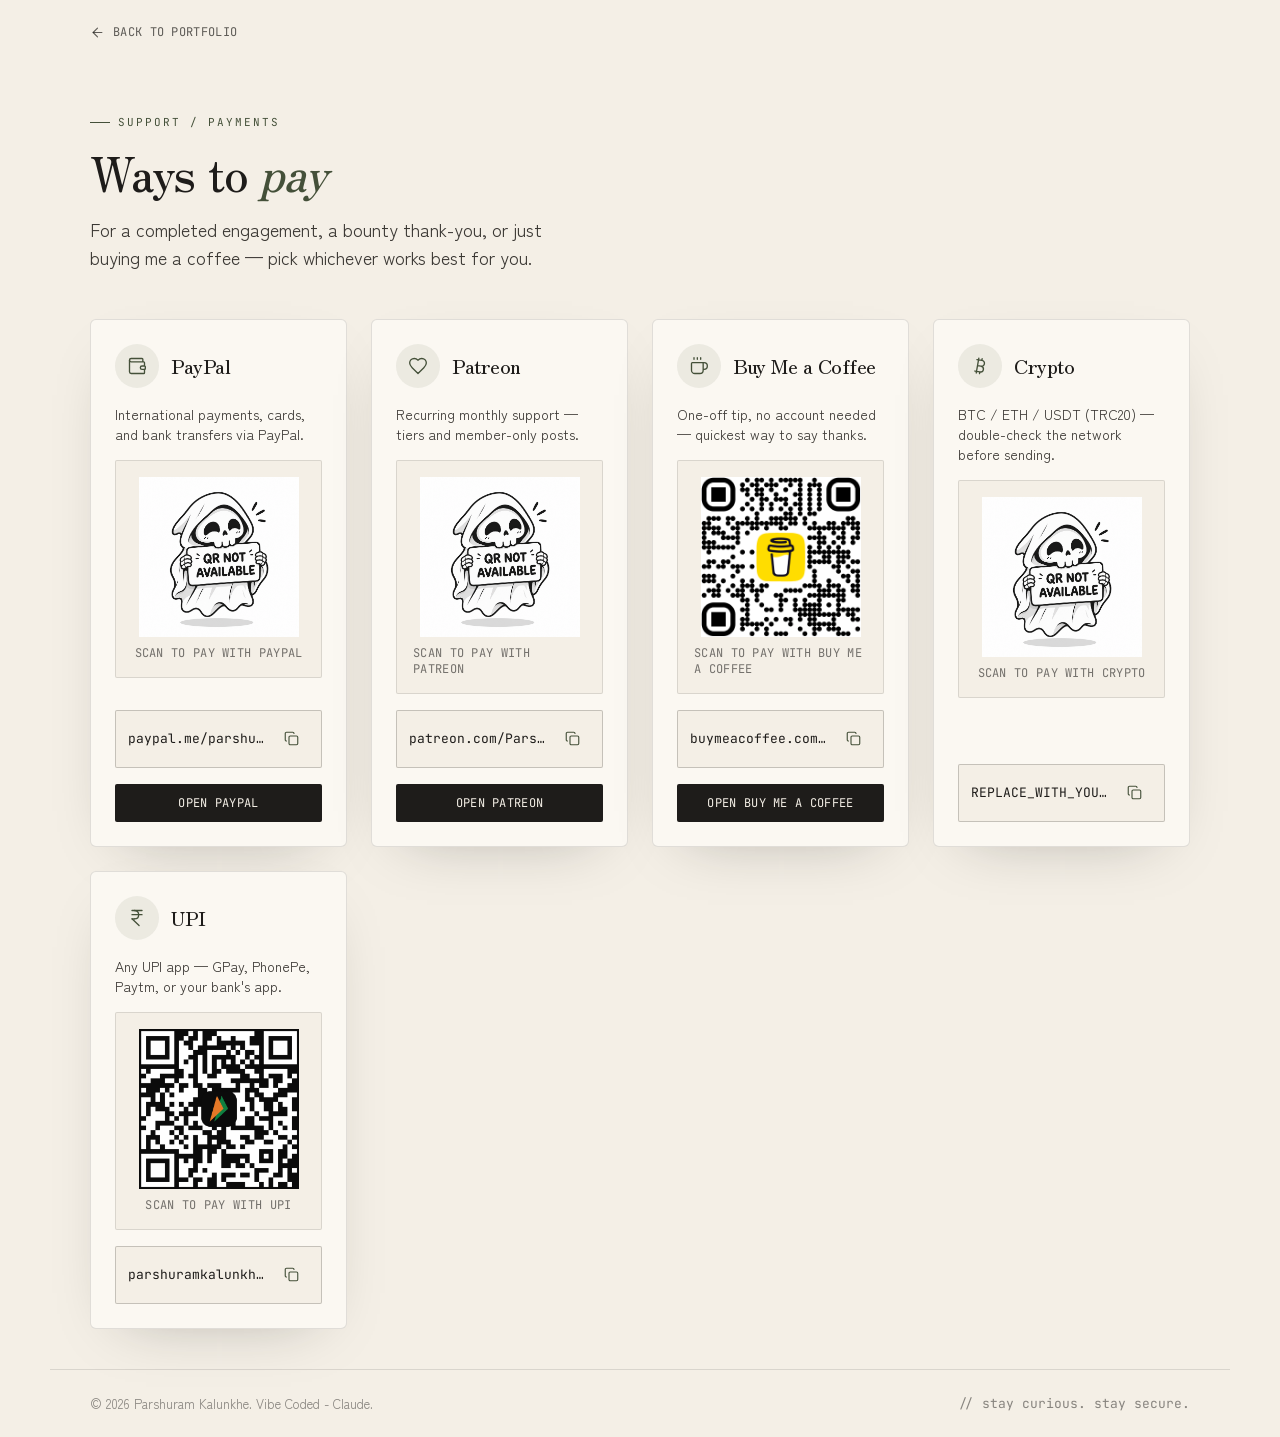
==== commit 856536dc: "Updated Stuff" ====
--- a/pay.html
+++ b/pay.html
@@ -22,9 +22,9 @@
     />
 
     <link rel="icon" href="./favicon.svg" type="image/svg+xml" />
-    <script type="module" crossorigin src="./assets/pay-BBcYq03R.js"></script>
-    <link rel="modulepreload" crossorigin href="./assets/index-CRlSSaoy.js">
-    <link rel="stylesheet" crossorigin href="./assets/index-BncPC3I6.css">
+    <script type="module" crossorigin src="./assets/pay-CebRsima.js"></script>
+    <link rel="modulepreload" crossorigin href="./assets/index-D5rPFgdM.js">
+    <link rel="stylesheet" crossorigin href="./assets/index-BlhXiyxG.css">
   </head>
   <body class="bg-rice text-sumi font-body antialiased">
     <div id="root"></div>
--- a/assets/index-BlhXiyxG.css
+++ b/assets/index-BlhXiyxG.css
@@ -0,0 +1 @@
+*,:before,:after{--tw-border-spacing-x: 0;--tw-border-spacing-y: 0;--tw-translate-x: 0;--tw-translate-y: 0;--tw-rotate: 0;--tw-skew-x: 0;--tw-skew-y: 0;--tw-scale-x: 1;--tw-scale-y: 1;--tw-pan-x: ;--tw-pan-y: ;--tw-pinch-zoom: ;--tw-scroll-snap-strictness: proximity;--tw-gradient-from-position: ;--tw-gradient-via-position: ;--tw-gradient-to-position: ;--tw-ordinal: ;--tw-slashed-zero: ;--tw-numeric-figure: ;--tw-numeric-spacing: ;--tw-numeric-fraction: ;--tw-ring-inset: ;--tw-ring-offset-width: 0px;--tw-ring-offset-color: #fff;--tw-ring-color: rgb(59 130 246 / .5);--tw-ring-offset-shadow: 0 0 #0000;--tw-ring-shadow: 0 0 #0000;--tw-shadow: 0 0 #0000;--tw-shadow-colored: 0 0 #0000;--tw-blur: ;--tw-brightness: ;--tw-contrast: ;--tw-grayscale: ;--tw-hue-rotate: ;--tw-invert: ;--tw-saturate: ;--tw-sepia: ;--tw-drop-shadow: ;--tw-backdrop-blur: ;--tw-backdrop-brightness: ;--tw-backdrop-contrast: ;--tw-backdrop-grayscale: ;--tw-backdrop-hue-rotate: ;--tw-backdrop-invert: ;--tw-backdrop-opacity: ;--tw-backdrop-saturate: ;--tw-backdrop-sepia: ;--tw-contain-size: ;--tw-contain-layout: ;--tw-contain-paint: ;--tw-contain-style: }::backdrop{--tw-border-spacing-x: 0;--tw-border-spacing-y: 0;--tw-translate-x: 0;--tw-translate-y: 0;--tw-rotate: 0;--tw-skew-x: 0;--tw-skew-y: 0;--tw-scale-x: 1;--tw-scale-y: 1;--tw-pan-x: ;--tw-pan-y: ;--tw-pinch-zoom: ;--tw-scroll-snap-strictness: proximity;--tw-gradient-from-position: ;--tw-gradient-via-position: ;--tw-gradient-to-position: ;--tw-ordinal: ;--tw-slashed-zero: ;--tw-numeric-figure: ;--tw-numeric-spacing: ;--tw-numeric-fraction: ;--tw-ring-inset: ;--tw-ring-offset-width: 0px;--tw-ring-offset-color: #fff;--tw-ring-color: rgb(59 130 246 / .5);--tw-ring-offset-shadow: 0 0 #0000;--tw-ring-shadow: 0 0 #0000;--tw-shadow: 0 0 #0000;--tw-shadow-colored: 0 0 #0000;--tw-blur: ;--tw-brightness: ;--tw-contrast: ;--tw-grayscale: ;--tw-hue-rotate: ;--tw-invert: ;--tw-saturate: ;--tw-sepia: ;--tw-drop-shadow: ;--tw-backdrop-blur: ;--tw-backdrop-brightness: ;--tw-backdrop-contrast: ;--tw-backdrop-grayscale: ;--tw-backdrop-hue-rotate: ;--tw-backdrop-invert: ;--tw-backdrop-opacity: ;--tw-backdrop-saturate: ;--tw-backdrop-sepia: ;--tw-contain-size: ;--tw-contain-layout: ;--tw-contain-paint: ;--tw-contain-style: }*,:before,:after{box-sizing:border-box;border-width:0;border-style:solid;border-color:#e5e7eb}:before,:after{--tw-content: ""}html,:host{line-height:1.5;-webkit-text-size-adjust:100%;-moz-tab-size:4;-o-tab-size:4;tab-size:4;font-family:ui-sans-serif,system-ui,sans-serif,"Apple Color Emoji","Segoe UI Emoji",Segoe UI Symbol,"Noto Color Emoji";font-feature-settings:normal;font-variation-settings:normal;-webkit-tap-highlight-color:transparent}body{margin:0;line-height:inherit}hr{height:0;color:inherit;border-top-width:1px}abbr:where([title]){-webkit-text-decoration:underline dotted;text-decoration:underline dotted}h1,h2,h3,h4,h5,h6{font-size:inherit;font-weight:inherit}a{color:inherit;text-decoration:inherit}b,strong{font-weight:bolder}code,kbd,samp,pre{font-family:JetBrains Mono,ui-monospace,monospace;font-feature-settings:normal;font-variation-settings:normal;font-size:1em}small{font-size:80%}sub,sup{font-size:75%;line-height:0;position:relative;vertical-align:baseline}sub{bottom:-.25em}sup{top:-.5em}table{text-indent:0;border-color:inherit;border-collapse:collapse}button,input,optgroup,select,textarea{font-family:inherit;font-feature-settings:inherit;font-variation-settings:inherit;font-size:100%;font-weight:inherit;line-height:inherit;letter-spacing:inherit;color:inherit;margin:0;padding:0}button,select{text-transform:none}button,input:where([type=button]),input:where([type=reset]),input:where([type=submit]){-webkit-appearance:button;background-color:transparent;background-image:none}:-moz-focusring{outline:auto}:-moz-ui-invalid{box-shadow:none}progress{vertical-align:baseline}::-webkit-inner-spin-button,::-webkit-outer-spin-button{height:auto}[type=search]{-webkit-appearance:textfield;outline-offset:-2px}::-webkit-search-decoration{-webkit-appearance:none}::-webkit-file-upload-button{-webkit-appearance:button;font:inherit}summary{display:list-item}blockquote,dl,dd,h1,h2,h3,h4,h5,h6,hr,figure,p,pre{margin:0}fieldset{margin:0;padding:0}legend{padding:0}ol,ul,menu{list-style:none;margin:0;padding:0}dialog{padding:0}textarea{resize:vertical}input::-moz-placeholder,textarea::-moz-placeholder{opacity:1;color:#9ca3af}input::placeholder,textarea::placeholder{opacity:1;color:#9ca3af}button,[role=button]{cursor:pointer}:disabled{cursor:default}img,svg,video,canvas,audio,iframe,embed,object{display:block;vertical-align:middle}img,video{max-width:100%;height:auto}[hidden]:where(:not([hidden=until-found])){display:none}html{scroll-behavior:smooth}section[id]{scroll-margin-top:4.5rem}h1,h2,h3,h4{font-family:Zen Old Mincho,serif;font-weight:500;letter-spacing:-.025em;--tw-text-opacity: 1;color:rgb(30 28 26 / var(--tw-text-opacity, 1))}::-moz-selection{background:#000;color:#fff}::selection{background:#000;color:#fff}:focus-visible{outline:2px solid #5F7052;outline-offset:3px;border-radius:2px}.container{width:100%}@media (min-width: 640px){.container{max-width:640px}}@media (min-width: 768px){.container{max-width:768px}}@media (min-width: 1024px){.container{max-width:1024px}}@media (min-width: 1280px){.container{max-width:1280px}}@media (min-width: 1536px){.container{max-width:1536px}}.wrap{margin-left:auto;margin-right:auto;width:100%;max-width:1180px;padding-left:1.25rem;padding-right:1.25rem}@media (min-width: 640px){.wrap{padding-left:2rem;padding-right:2rem}}@media (min-width: 1024px){.wrap{padding-left:2.5rem;padding-right:2.5rem}}.section{min-height:100vh;min-height:100dvh}.eyebrow{display:inline-flex;align-items:center;gap:.5rem;font-family:JetBrains Mono,ui-monospace,monospace;font-size:11px;text-transform:uppercase;letter-spacing:.18em;--tw-text-opacity: 1;color:rgb(68 80 57 / var(--tw-text-opacity, 1))}.eyebrow:before{content:"";display:inline-block;height:1px;width:1.25rem;background-color:currentColor}.btn{position:relative;display:inline-flex;align-items:center;gap:.5rem;overflow:hidden;border-radius:.125rem;--tw-bg-opacity: 1;background-color:rgb(30 28 26 / var(--tw-bg-opacity, 1));padding:.75rem 1.5rem;font-family:JetBrains Mono,ui-monospace,monospace;font-size:13px;text-transform:uppercase;letter-spacing:.025em;--tw-text-opacity: 1;color:rgb(244 239 230 / var(--tw-text-opacity, 1));transition-property:transform;transition-timing-function:cubic-bezier(.4,0,.2,1);transition-duration:.3s;transition-timing-function:cubic-bezier(.22,1,.36,1)}.btn:hover{--tw-translate-y: -.125rem;transform:translate(var(--tw-translate-x),var(--tw-translate-y)) rotate(var(--tw-rotate)) skew(var(--tw-skew-x)) skewY(var(--tw-skew-y)) scaleX(var(--tw-scale-x)) scaleY(var(--tw-scale-y));--tw-shadow: 0 20px 60px -35px rgba(30,28,26,.35);--tw-shadow-colored: 0 20px 60px -35px var(--tw-shadow-color);box-shadow:var(--tw-ring-offset-shadow, 0 0 #0000),var(--tw-ring-shadow, 0 0 #0000),var(--tw-shadow)}.btn-ghost{position:relative;display:inline-flex;align-items:center;gap:.5rem;overflow:hidden;border-radius:.125rem;--tw-bg-opacity: 1;background-color:rgb(30 28 26 / var(--tw-bg-opacity, 1));padding:.75rem 1.5rem;font-family:JetBrains Mono,ui-monospace,monospace;font-size:13px;text-transform:uppercase;letter-spacing:.025em;--tw-text-opacity: 1;color:rgb(244 239 230 / var(--tw-text-opacity, 1));transition-property:transform;transition-timing-function:cubic-bezier(.4,0,.2,1);transition-duration:.3s;transition-timing-function:cubic-bezier(.22,1,.36,1)}.btn-ghost:hover{--tw-translate-y: -.125rem;transform:translate(var(--tw-translate-x),var(--tw-translate-y)) rotate(var(--tw-rotate)) skew(var(--tw-skew-x)) skewY(var(--tw-skew-y)) scaleX(var(--tw-scale-x)) scaleY(var(--tw-scale-y));--tw-shadow: 0 20px 60px -35px rgba(30,28,26,.35);--tw-shadow-colored: 0 20px 60px -35px var(--tw-shadow-color);box-shadow:var(--tw-ring-offset-shadow, 0 0 #0000),var(--tw-ring-shadow, 0 0 #0000),var(--tw-shadow)}.btn-ghost{border-width:1px;border-color:#1e1c1a38;background-color:transparent;--tw-text-opacity: 1;color:rgb(30 28 26 / var(--tw-text-opacity, 1))}.btn-ghost:hover{--tw-bg-opacity: 1;background-color:rgb(30 28 26 / var(--tw-bg-opacity, 1));--tw-text-opacity: 1;color:rgb(244 239 230 / var(--tw-text-opacity, 1))}.field label{margin-bottom:.375rem;display:block;font-family:JetBrains Mono,ui-monospace,monospace;font-size:11px;text-transform:uppercase;letter-spacing:.025em;--tw-text-opacity: 1;color:rgb(140 133 119 / var(--tw-text-opacity, 1))}.field input,.field textarea{width:100%;border-width:0px;border-bottom-width:1px;border-color:#1e1c1a38;background-color:transparent;padding-top:.5rem;padding-bottom:.5rem;--tw-text-opacity: 1;color:rgb(30 28 26 / var(--tw-text-opacity, 1));transition-property:color,background-color,border-color,text-decoration-color,fill,stroke;transition-timing-function:cubic-bezier(.4,0,.2,1);transition-duration:.2s}.field input::-moz-placeholder,.field textarea::-moz-placeholder{color:#1e1c1a4d}.field input::placeholder,.field textarea::placeholder{color:#1e1c1a4d}.field input:focus,.field textarea:focus{--tw-border-opacity: 1;border-color:rgb(95 112 82 / var(--tw-border-opacity, 1));outline:2px solid transparent;outline-offset:2px}.skip-link{position:fixed;left:1rem;top:-4rem;z-index:999;border-radius:.25rem;--tw-bg-opacity: 1;background-color:rgb(30 28 26 / var(--tw-bg-opacity, 1));padding:.5rem 1rem;--tw-text-opacity: 1;color:rgb(244 239 230 / var(--tw-text-opacity, 1));transition-property:all;transition-timing-function:cubic-bezier(.4,0,.2,1);transition-duration:.2s}.skip-link:focus{top:1rem}.pointer-events-none{pointer-events:none}.visible{visibility:visible}.invisible{visibility:hidden}.static{position:static}.fixed{position:fixed}.absolute{position:absolute}.relative{position:relative}.inset-0{top:0;right:0;bottom:0;left:0}.-inset-y-\[10\%\]{top:-10%;bottom:-10%}.inset-x-0{left:0;right:0}.-bottom-24{bottom:-6rem}.-left-20{left:-5rem}.-left-24{left:-6rem}.-right-16{right:-4rem}.-right-24{right:-6rem}.-top-16{top:-4rem}.bottom-0{bottom:0}.bottom-8{bottom:2rem}.bottom-9{bottom:2.25rem}.bottom-full{bottom:100%}.left-1\/2{left:50%}.left-2{left:.5rem}.left-5{left:1.25rem}.right-0{right:0}.right-2{right:.5rem}.right-5{right:1.25rem}.right-6{right:1.5rem}.top-0{top:0}.top-1\/2{top:50%}.top-5{top:1.25rem}.top-full{top:100%}.isolate{isolation:isolate}.-z-10{z-index:-10}.-z-20{z-index:-20}.z-10{z-index:10}.z-40{z-index:40}.z-50{z-index:50}.z-\[200\]{z-index:200}.z-\[999\]{z-index:999}.m-0,.m-\[0\]{margin:0}.mx-auto{margin-left:auto;margin-right:auto}.mb-1\.5{margin-bottom:.375rem}.mb-11{margin-bottom:2.75rem}.mb-2{margin-bottom:.5rem}.mb-4{margin-bottom:1rem}.mb-5{margin-bottom:1.25rem}.mb-6{margin-bottom:1.5rem}.mb-8{margin-bottom:2rem}.ml-auto{margin-left:auto}.mt-1{margin-top:.25rem}.mt-10{margin-top:2.5rem}.mt-12{margin-top:3rem}.mt-2{margin-top:.5rem}.mt-3{margin-top:.75rem}.mt-4{margin-top:1rem}.mt-5{margin-top:1.25rem}.mt-6{margin-top:1.5rem}.mt-8{margin-top:2rem}.mt-auto{margin-top:auto}.block{display:block}.inline{display:inline}.flex{display:flex}.inline-flex{display:inline-flex}.table{display:table}.grid{display:grid}.hidden{display:none}.aspect-\[16\/10\]{aspect-ratio:16/10}.aspect-\[4\/5\]{aspect-ratio:4/5}.aspect-square{aspect-ratio:1 / 1}.h-0{height:0px}.h-10{height:2.5rem}.h-11{height:2.75rem}.h-2{height:.5rem}.h-24{height:6rem}.h-4{height:1rem}.h-40{height:10rem}.h-64{height:16rem}.h-72{height:18rem}.h-8{height:2rem}.h-9{height:2.25rem}.h-96{height:24rem}.h-\[2px\]{height:2px}.h-\[400px\]{height:400px}.h-\[560px\]{height:560px}.h-auto{height:auto}.h-full{height:100%}.h-px{height:1px}.max-h-\[72vh\]{max-height:72vh}.max-h-\[82vh\]{max-height:82vh}.min-h-\[1\.2em\]{min-height:1.2em}.min-h-\[1\.4em\]{min-height:1.4em}.min-h-dvh{min-height:100dvh}.min-h-screen{min-height:100vh}.w-0{width:0px}.w-10{width:2.5rem}.w-11{width:2.75rem}.w-2{width:.5rem}.w-40{width:10rem}.w-44{width:11rem}.w-6{width:1.5rem}.w-64{width:16rem}.w-72{width:18rem}.w-8{width:2rem}.w-9{width:2.25rem}.w-96{width:24rem}.w-\[100\%\]{width:100%}.w-\[560px\]{width:560px}.w-\[min\(200px\,40vw\)\]{width:min(200px,40vw)}.w-auto{width:auto}.w-full{width:100%}.w-max{width:-moz-max-content;width:max-content}.min-w-0{min-width:0px}.max-w-3xl{max-width:48rem}.max-w-\[34ch\]{max-width:34ch}.max-w-\[36ch\]{max-width:36ch}.max-w-\[46ch\]{max-width:46ch}.max-w-\[4rem\]{max-width:4rem}.max-w-\[50ch\]{max-width:50ch}.max-w-\[54ch\]{max-width:54ch}.max-w-\[85vw\]{max-width:85vw}.max-w-md{max-width:28rem}.max-w-xl{max-width:36rem}.max-w-xs{max-width:20rem}.flex-1{flex:1 1 0%}.shrink-0{flex-shrink:0}.origin-left{transform-origin:left}.-translate-x-1\/2{--tw-translate-x: -50%;transform:translate(var(--tw-translate-x),var(--tw-translate-y)) rotate(var(--tw-rotate)) skew(var(--tw-skew-x)) skewY(var(--tw-skew-y)) scaleX(var(--tw-scale-x)) scaleY(var(--tw-scale-y))}.-translate-y-1\/2{--tw-translate-y: -50%;transform:translate(var(--tw-translate-x),var(--tw-translate-y)) rotate(var(--tw-rotate)) skew(var(--tw-skew-x)) skewY(var(--tw-skew-y)) scaleX(var(--tw-scale-x)) scaleY(var(--tw-scale-y))}.scale-125{--tw-scale-x: 1.25;--tw-scale-y: 1.25;transform:translate(var(--tw-translate-x),var(--tw-translate-y)) rotate(var(--tw-rotate)) skew(var(--tw-skew-x)) skewY(var(--tw-skew-y)) scaleX(var(--tw-scale-x)) scaleY(var(--tw-scale-y))}.transform{transform:translate(var(--tw-translate-x),var(--tw-translate-y)) rotate(var(--tw-rotate)) skew(var(--tw-skew-x)) skewY(var(--tw-skew-y)) scaleX(var(--tw-scale-x)) scaleY(var(--tw-scale-y))}@keyframes pulse{50%{opacity:.5}}.animate-pulse{animation:pulse 2s cubic-bezier(.4,0,.6,1) infinite}@keyframes spin{to{transform:rotate(360deg)}}.animate-spin{animation:spin 1s linear infinite}.resize-y{resize:vertical}.resize{resize:both}.columns-2{-moz-columns:2;columns:2}.break-inside-avoid{-moz-column-break-inside:avoid;break-inside:avoid}.grid-cols-1{grid-template-columns:repeat(1,minmax(0,1fr))}.grid-cols-2{grid-template-columns:repeat(2,minmax(0,1fr))}.flex-col{flex-direction:column}.flex-wrap{flex-wrap:wrap}.items-start{align-items:flex-start}.items-center{align-items:center}.items-baseline{align-items:baseline}.justify-end{justify-content:flex-end}.justify-center{justify-content:center}.justify-between{justify-content:space-between}.gap-1{gap:.25rem}.gap-1\.5{gap:.375rem}.gap-12{gap:3rem}.gap-2{gap:.5rem}.gap-2\.5{gap:.625rem}.gap-3{gap:.75rem}.gap-4{gap:1rem}.gap-5{gap:1.25rem}.gap-6{gap:1.5rem}.gap-8{gap:2rem}.gap-x-10{-moz-column-gap:2.5rem;column-gap:2.5rem}.gap-x-3{-moz-column-gap:.75rem;column-gap:.75rem}.gap-x-8{-moz-column-gap:2rem;column-gap:2rem}.gap-y-1{row-gap:.25rem}.gap-y-10{row-gap:2.5rem}.gap-y-12{row-gap:3rem}.space-y-3>:not([hidden])~:not([hidden]){--tw-space-y-reverse: 0;margin-top:calc(.75rem * calc(1 - var(--tw-space-y-reverse)));margin-bottom:calc(.75rem * var(--tw-space-y-reverse))}.space-y-4>:not([hidden])~:not([hidden]){--tw-space-y-reverse: 0;margin-top:calc(1rem * calc(1 - var(--tw-space-y-reverse)));margin-bottom:calc(1rem * var(--tw-space-y-reverse))}.overflow-hidden{overflow:hidden}.truncate{overflow:hidden;text-overflow:ellipsis;white-space:nowrap}.whitespace-nowrap{white-space:nowrap}.rounded{border-radius:.25rem}.rounded-full{border-radius:9999px}.rounded-md{border-radius:.375rem}.rounded-sm{border-radius:.125rem}.border{border-width:1px}.border-0{border-width:0px}.border-b{border-bottom-width:1px}.border-l-2{border-left-width:2px}.border-t{border-top-width:1px}.\!border-rice\/25{border-color:#f4efe640!important}.border-moss-soft{--tw-border-opacity: 1;border-color:rgb(154 170 139 / var(--tw-border-opacity, 1))}.border-moss-soft\/50{border-color:#9aaa8b80}.border-rice\/10{border-color:#f4efe61a}.border-rice\/15{border-color:#f4efe626}.border-rice\/20{border-color:#f4efe633}.border-rice\/30{border-color:#f4efe64d}.border-rice\/40{border-color:#f4efe666}.border-rice\/50{border-color:#f4efe680}.border-stone-line{border-color:#1e1c1a1f}.border-stone-line-strong{border-color:#1e1c1a38}.border-sumi{--tw-border-opacity: 1;border-color:rgb(30 28 26 / var(--tw-border-opacity, 1))}.\!bg-moss{--tw-bg-opacity: 1 !important;background-color:rgb(95 112 82 / var(--tw-bg-opacity, 1))!important}.bg-\[\#F5F1E8\]{--tw-bg-opacity: 1;background-color:rgb(245 241 232 / var(--tw-bg-opacity, 1))}.bg-indigo-deep{--tw-bg-opacity: 1;background-color:rgb(33 44 64 / var(--tw-bg-opacity, 1))}.bg-moss{--tw-bg-opacity: 1;background-color:rgb(95 112 82 / var(--tw-bg-opacity, 1))}.bg-moss-soft{--tw-bg-opacity: 1;background-color:rgb(154 170 139 / var(--tw-bg-opacity, 1))}.bg-moss\/10{background-color:#5f70521a}.bg-rice{--tw-bg-opacity: 1;background-color:rgb(244 239 230 / var(--tw-bg-opacity, 1))}.bg-rice-deep{--tw-bg-opacity: 1;background-color:rgb(234 226 211 / var(--tw-bg-opacity, 1))}.bg-rice-raised{--tw-bg-opacity: 1;background-color:rgb(251 248 242 / var(--tw-bg-opacity, 1))}.bg-rice\/20{background-color:#f4efe633}.bg-rice\/70{background-color:#f4efe6b3}.bg-rice\/\[0\.04\]{background-color:#f4efe60a}.bg-stone-line-strong{background-color:#1e1c1a38}.bg-sumi{--tw-bg-opacity: 1;background-color:rgb(30 28 26 / var(--tw-bg-opacity, 1))}.bg-sumi\/5{background-color:#1e1c1a0d}.bg-sumi\/55{background-color:#1e1c1a8c}.bg-sumi\/75{background-color:#1e1c1abf}.bg-sumi\/95{background-color:#1e1c1af2}.bg-sumi\/\[0\.05\]{background-color:#1e1c1a0d}.bg-sumi\/\[0\.06\]{background-color:#1e1c1a0f}.bg-transparent{background-color:transparent}.bg-gradient-to-t{background-image:linear-gradient(to top,var(--tw-gradient-stops))}.bg-gradient-to-tr{background-image:linear-gradient(to top right,var(--tw-gradient-stops))}.from-sumi\/85{--tw-gradient-from: rgb(30 28 26 / .85) var(--tw-gradient-from-position);--tw-gradient-to: rgb(30 28 26 / 0) var(--tw-gradient-to-position);--tw-gradient-stops: var(--tw-gradient-from), var(--tw-gradient-to)}.from-sumi\/95{--tw-gradient-from: rgb(30 28 26 / .95) var(--tw-gradient-from-position);--tw-gradient-to: rgb(30 28 26 / 0) var(--tw-gradient-to-position);--tw-gradient-stops: var(--tw-gradient-from), var(--tw-gradient-to)}.to-indigo-deep\/55{--tw-gradient-to: rgb(33 44 64 / .55) var(--tw-gradient-to-position)}.to-transparent{--tw-gradient-to: transparent var(--tw-gradient-to-position)}.bg-cover{background-size:cover}.bg-center{background-position:center}.object-contain{-o-object-fit:contain;object-fit:contain}.object-cover{-o-object-fit:cover;object-fit:cover}.p-3{padding:.75rem}.p-4{padding:1rem}.p-5{padding:1.25rem}.p-6{padding:1.5rem}.\!px-4{padding-left:1rem!important;padding-right:1rem!important}.\!py-2{padding-top:.5rem!important;padding-bottom:.5rem!important}.px-2{padding-left:.5rem;padding-right:.5rem}.px-2\.5{padding-left:.625rem;padding-right:.625rem}.px-3{padding-left:.75rem;padding-right:.75rem}.px-3\.5{padding-left:.875rem;padding-right:.875rem}.px-4{padding-left:1rem;padding-right:1rem}.px-6{padding-left:1.5rem;padding-right:1.5rem}.py-0\.5{padding-top:.125rem;padding-bottom:.125rem}.py-1{padding-top:.25rem;padding-bottom:.25rem}.py-1\.5{padding-top:.375rem;padding-bottom:.375rem}.py-10{padding-top:2.5rem;padding-bottom:2.5rem}.py-12{padding-top:3rem;padding-bottom:3rem}.py-2{padding-top:.5rem;padding-bottom:.5rem}.py-2\.5{padding-top:.625rem;padding-bottom:.625rem}.py-20{padding-top:5rem;padding-bottom:5rem}.py-3{padding-top:.75rem;padding-bottom:.75rem}.py-3\.5{padding-top:.875rem;padding-bottom:.875rem}.py-4{padding-top:1rem;padding-bottom:1rem}.py-6{padding-top:1.5rem;padding-bottom:1.5rem}.py-8{padding-top:2rem;padding-bottom:2rem}.py-\[5rem\]{padding-top:5rem;padding-bottom:5rem}.pb-10{padding-bottom:2.5rem}.pb-3{padding-bottom:.75rem}.pb-8{padding-bottom:2rem}.pl-5{padding-left:1.25rem}.pr-8{padding-right:2rem}.text-left{text-align:left}.text-center{text-align:center}.text-right{text-align:right}.font-body{font-family:Zen Kaku Gothic New,sans-serif}.font-display{font-family:Zen Old Mincho,serif}.font-mono{font-family:JetBrains Mono,ui-monospace,monospace}.text-2xl{font-size:1.5rem;line-height:2rem}.text-3xl{font-size:1.875rem;line-height:2.25rem}.text-\[0\.98rem\]{font-size:.98rem}.text-\[10px\]{font-size:10px}.text-\[11px\]{font-size:11px}.text-\[12px\]{font-size:12px}.text-\[13px\]{font-size:13px}.text-\[2\.1rem\]{font-size:2.1rem}.text-\[2\.6rem\]{font-size:2.6rem}.text-base{font-size:1rem;line-height:1.5rem}.text-lg{font-size:1.125rem;line-height:1.75rem}.text-sm{font-size:.875rem;line-height:1.25rem}.text-xl{font-size:1.25rem;line-height:1.75rem}.text-xs{font-size:.75rem;line-height:1rem}.uppercase{text-transform:uppercase}.italic{font-style:italic}.leading-\[1\.05\]{line-height:1.05}.leading-\[1\.85\]{line-height:1.85}.leading-relaxed{line-height:1.625}.leading-tight{line-height:1.25}.tracking-\[0\.14em\]{letter-spacing:.14em}.tracking-\[0\.18em\]{letter-spacing:.18em}.tracking-\[0\.1em\]{letter-spacing:.1em}.tracking-\[0\.3em\]{letter-spacing:.3em}.tracking-wide{letter-spacing:.025em}.\!text-moss-soft{--tw-text-opacity: 1 !important;color:rgb(154 170 139 / var(--tw-text-opacity, 1))!important}.\!text-rice{--tw-text-opacity: 1 !important;color:rgb(244 239 230 / var(--tw-text-opacity, 1))!important}.\!text-rice\/55{color:#f4efe68c!important}.\!text-sumi{--tw-text-opacity: 1 !important;color:rgb(30 28 26 / var(--tw-text-opacity, 1))!important}.text-moss{--tw-text-opacity: 1;color:rgb(95 112 82 / var(--tw-text-opacity, 1))}.text-moss-deep{--tw-text-opacity: 1;color:rgb(68 80 57 / var(--tw-text-opacity, 1))}.text-moss-soft{--tw-text-opacity: 1;color:rgb(154 170 139 / var(--tw-text-opacity, 1))}.text-red-300{--tw-text-opacity: 1;color:rgb(252 165 165 / var(--tw-text-opacity, 1))}.text-rice{--tw-text-opacity: 1;color:rgb(244 239 230 / var(--tw-text-opacity, 1))}.text-rice\/40{color:#f4efe666}.text-rice\/45{color:#f4efe673}.text-rice\/50{color:#f4efe680}.text-rice\/55{color:#f4efe68c}.text-rice\/60{color:#f4efe699}.text-rice\/65{color:#f4efe6a6}.text-rice\/70{color:#f4efe6b3}.text-rice\/80{color:#f4efe6cc}.text-rice\/85{color:#f4efe6d9}.text-rice\/90{color:#f4efe6e6}.text-stone{--tw-text-opacity: 1;color:rgb(140 133 119 / var(--tw-text-opacity, 1))}.text-sumi{--tw-text-opacity: 1;color:rgb(30 28 26 / var(--tw-text-opacity, 1))}.text-sumi-soft{--tw-text-opacity: 1;color:rgb(58 55 51 / var(--tw-text-opacity, 1))}.text-sumi\/15{color:#1e1c1a26}.text-sumi\/35{color:#1e1c1a59}.text-sumi\/45{color:#1e1c1a73}.text-sumi\/50{color:#1e1c1a80}.text-sumi\/60{color:#1e1c1a99}.text-sumi\/70{color:#1e1c1ab3}.antialiased{-webkit-font-smoothing:antialiased;-moz-osx-font-smoothing:grayscale}.opacity-0{opacity:0}.opacity-100{opacity:1}.opacity-30{opacity:.3}.opacity-40{opacity:.4}.opacity-\[0\.08\]{opacity:.08}.shadow-lift{--tw-shadow: 0 30px 80px -30px rgba(30,28,26,.45);--tw-shadow-colored: 0 30px 80px -30px var(--tw-shadow-color);box-shadow:var(--tw-ring-offset-shadow, 0 0 #0000),var(--tw-ring-shadow, 0 0 #0000),var(--tw-shadow)}.shadow-soft{--tw-shadow: 0 20px 60px -35px rgba(30,28,26,.35);--tw-shadow-colored: 0 20px 60px -35px var(--tw-shadow-color);box-shadow:var(--tw-ring-offset-shadow, 0 0 #0000),var(--tw-ring-shadow, 0 0 #0000),var(--tw-shadow)}.ring{--tw-ring-offset-shadow: var(--tw-ring-inset) 0 0 0 var(--tw-ring-offset-width) var(--tw-ring-offset-color);--tw-ring-shadow: var(--tw-ring-inset) 0 0 0 calc(3px + var(--tw-ring-offset-width)) var(--tw-ring-color);box-shadow:var(--tw-ring-offset-shadow),var(--tw-ring-shadow),var(--tw-shadow, 0 0 #0000)}.blur{--tw-blur: blur(8px);filter:var(--tw-blur) var(--tw-brightness) var(--tw-contrast) var(--tw-grayscale) var(--tw-hue-rotate) var(--tw-invert) var(--tw-saturate) var(--tw-sepia) var(--tw-drop-shadow)}.grayscale{--tw-grayscale: grayscale(100%);filter:var(--tw-blur) var(--tw-brightness) var(--tw-contrast) var(--tw-grayscale) var(--tw-hue-rotate) var(--tw-invert) var(--tw-saturate) var(--tw-sepia) var(--tw-drop-shadow)}.grayscale-\[10\%\]{--tw-grayscale: grayscale(10%);filter:var(--tw-blur) var(--tw-brightness) var(--tw-contrast) var(--tw-grayscale) var(--tw-hue-rotate) var(--tw-invert) var(--tw-saturate) var(--tw-sepia) var(--tw-drop-shadow)}.grayscale-\[15\%\]{--tw-grayscale: grayscale(15%);filter:var(--tw-blur) var(--tw-brightness) var(--tw-contrast) var(--tw-grayscale) var(--tw-hue-rotate) var(--tw-invert) var(--tw-saturate) var(--tw-sepia) var(--tw-drop-shadow)}.sepia{--tw-sepia: sepia(100%);filter:var(--tw-blur) var(--tw-brightness) var(--tw-contrast) var(--tw-grayscale) var(--tw-hue-rotate) var(--tw-invert) var(--tw-saturate) var(--tw-sepia) var(--tw-drop-shadow)}.filter{filter:var(--tw-blur) var(--tw-brightness) var(--tw-contrast) var(--tw-grayscale) var(--tw-hue-rotate) var(--tw-invert) var(--tw-saturate) var(--tw-sepia) var(--tw-drop-shadow)}.backdrop-blur-md{--tw-backdrop-blur: blur(12px);-webkit-backdrop-filter:var(--tw-backdrop-blur) var(--tw-backdrop-brightness) var(--tw-backdrop-contrast) var(--tw-backdrop-grayscale) var(--tw-backdrop-hue-rotate) var(--tw-backdrop-invert) var(--tw-backdrop-opacity) var(--tw-backdrop-saturate) var(--tw-backdrop-sepia);backdrop-filter:var(--tw-backdrop-blur) var(--tw-backdrop-brightness) var(--tw-backdrop-contrast) var(--tw-backdrop-grayscale) var(--tw-backdrop-hue-rotate) var(--tw-backdrop-invert) var(--tw-backdrop-opacity) var(--tw-backdrop-saturate) var(--tw-backdrop-sepia)}.backdrop-blur-sm{--tw-backdrop-blur: blur(4px);-webkit-backdrop-filter:var(--tw-backdrop-blur) var(--tw-backdrop-brightness) var(--tw-backdrop-contrast) var(--tw-backdrop-grayscale) var(--tw-backdrop-hue-rotate) var(--tw-backdrop-invert) var(--tw-backdrop-opacity) var(--tw-backdrop-saturate) var(--tw-backdrop-sepia);backdrop-filter:var(--tw-backdrop-blur) var(--tw-backdrop-brightness) var(--tw-backdrop-contrast) var(--tw-backdrop-grayscale) var(--tw-backdrop-hue-rotate) var(--tw-backdrop-invert) var(--tw-backdrop-opacity) var(--tw-backdrop-saturate) var(--tw-backdrop-sepia)}.transition{transition-property:color,background-color,border-color,text-decoration-color,fill,stroke,opacity,box-shadow,transform,filter,backdrop-filter;transition-timing-function:cubic-bezier(.4,0,.2,1);transition-duration:.15s}.transition-\[background-color\,border-color\,box-shadow\]{transition-property:background-color,border-color,box-shadow;transition-timing-function:cubic-bezier(.4,0,.2,1);transition-duration:.15s}.transition-\[opacity\,visibility\]{transition-property:opacity,visibility;transition-timing-function:cubic-bezier(.4,0,.2,1);transition-duration:.15s}.transition-all{transition-property:all;transition-timing-function:cubic-bezier(.4,0,.2,1);transition-duration:.15s}.transition-colors{transition-property:color,background-color,border-color,text-decoration-color,fill,stroke;transition-timing-function:cubic-bezier(.4,0,.2,1);transition-duration:.15s}.transition-opacity{transition-property:opacity;transition-timing-function:cubic-bezier(.4,0,.2,1);transition-duration:.15s}.transition-transform{transition-property:transform;transition-timing-function:cubic-bezier(.4,0,.2,1);transition-duration:.15s}.duration-150{transition-duration:.15s}.duration-200{transition-duration:.2s}.duration-300{transition-duration:.3s}.duration-500{transition-duration:.5s}.duration-700{transition-duration:.7s}.duration-\[550ms\]{transition-duration:.55s}.ease-linear{transition-timing-function:linear}.ease-zen{transition-timing-function:cubic-bezier(.22,1,.36,1)}.prose-zen h2{margin-top:2rem;margin-bottom:.75rem;font-family:Zen Old Mincho,serif;font-size:1.5rem;line-height:2rem;--tw-text-opacity: 1;color:rgb(30 28 26 / var(--tw-text-opacity, 1))}.prose-zen h3{margin-top:1.5rem;margin-bottom:.5rem;font-family:Zen Old Mincho,serif;font-size:1.25rem;line-height:1.75rem;--tw-text-opacity: 1;color:rgb(30 28 26 / var(--tw-text-opacity, 1))}.prose-zen h4{margin-top:1.25rem;margin-bottom:.5rem;font-family:Zen Old Mincho,serif;font-size:1.125rem;line-height:1.75rem;--tw-text-opacity: 1;color:rgb(30 28 26 / var(--tw-text-opacity, 1))}.prose-zen strong{font-weight:600;--tw-text-opacity: 1;color:rgb(30 28 26 / var(--tw-text-opacity, 1))}.prose-zen em{font-style:italic}.prose-zen code{border-radius:.125rem;background-color:#1e1c1a0f;padding:.125rem .375rem;font-family:JetBrains Mono,ui-monospace,monospace;font-size:.85em;--tw-text-opacity: 1;color:rgb(33 44 64 / var(--tw-text-opacity, 1))}.prose-zen pre{margin-top:1.25rem;margin-bottom:1.25rem;overflow-x:auto;border-radius:.375rem;--tw-bg-opacity: 1;background-color:rgb(30 28 26 / var(--tw-bg-opacity, 1));padding:1rem;--tw-text-opacity: 1;color:rgb(244 239 230 / var(--tw-text-opacity, 1))}.prose-zen pre code{background-color:transparent;padding:0;--tw-text-opacity: 1;color:rgb(244 239 230 / var(--tw-text-opacity, 1))}.prose-zen ul,.prose-zen ol{margin-top:1rem;margin-bottom:1rem;margin-left:1.25rem;display:flex;flex-direction:column}.prose-zen ul{list-style-type:disc}.prose-zen ol{list-style-type:decimal}.prose-zen hr{margin-top:2rem;margin-bottom:2rem;border-color:#1e1c1a1f}.min-h-60dvh{min-height:60vh;min-height:60dvh}.preloader-crack{stroke-dasharray:420;stroke-dashoffset:420;animation:draw-crack 1s cubic-bezier(.22,1,.36,1) forwards}@keyframes draw-crack{to{stroke-dashoffset:0}}@media (prefers-reduced-motion: reduce){.preloader-crack{animation:none;stroke-dashoffset:0}}.hero-slide{transition:opacity 1.4s cubic-bezier(.22,1,.36,1),transform 6s linear}@media (prefers-reduced-motion: reduce){.hero-slide{transition:opacity .4s ease}}.cursor-dot,.cursor-ring{position:fixed;top:0;left:0;pointer-events:none;z-index:9999;border-radius:50%;transform:translate3d(-100px,-100px,0)}.cursor-dot{width:6px;height:6px;margin:-3px;background:#5f7052}.cursor-ring{width:32px;height:32px;margin:-16px;border:1px solid rgba(51,65,92,.45);transition:width .22s cubic-bezier(.22,1,.36,1),height .22s cubic-bezier(.22,1,.36,1),margin .22s cubic-bezier(.22,1,.36,1),border-color .22s cubic-bezier(.22,1,.36,1)}.cursor-ring-active{width:52px;height:52px;margin:-26px;border-color:#5f7052}body.custom-cursor-active,body.custom-cursor-active a,body.custom-cursor-active button{cursor:none}*{scrollbar-width:none;-ms-overflow-style:none}*::-webkit-scrollbar{display:none}input:-webkit-autofill,input:-webkit-autofill:hover,input:-webkit-autofill:focus,textarea:-webkit-autofill,textarea:-webkit-autofill:hover,textarea:-webkit-autofill:focus{-webkit-text-fill-color:#f5f1e8!important;color:#f5f1e8!important;box-shadow:0 0 0 1000px #f5f1e800 inset!important;-webkit-transition:background-color 9999s ease-in-out 0s;transition:background-color 9999s ease-in-out 0s;caret-color:#f5f1e8}.duration-700{transition-duration:3s}.transition-opacity{transition-duration:1.5s}@keyframes marquee{0%{transform:translate(0)}to{transform:translate(-50%)}}.animate-marquee{animation:marquee 9s linear infinite}@media (prefers-reduced-motion: reduce){.animate-marquee{animation:none}}.placeholder\:\!text-rice\/30::-moz-placeholder{color:#f4efe64d!important}.placeholder\:\!text-rice\/30::placeholder{color:#f4efe64d!important}.placeholder\:text-sumi\/35::-moz-placeholder{color:#1e1c1a59}.placeholder\:text-sumi\/35::placeholder{color:#1e1c1a59}.first\:border-t:first-child{border-top-width:1px}.last\:border-0:last-child{border-width:0px}.hover\:-translate-y-0\.5:hover{--tw-translate-y: -.125rem;transform:translate(var(--tw-translate-x),var(--tw-translate-y)) rotate(var(--tw-rotate)) skew(var(--tw-skew-x)) skewY(var(--tw-skew-y)) scaleX(var(--tw-scale-x)) scaleY(var(--tw-scale-y))}.hover\:-translate-y-1:hover{--tw-translate-y: -.25rem;transform:translate(var(--tw-translate-x),var(--tw-translate-y)) rotate(var(--tw-rotate)) skew(var(--tw-skew-x)) skewY(var(--tw-skew-y)) scaleX(var(--tw-scale-x)) scaleY(var(--tw-scale-y))}.hover\:border-moss:hover{--tw-border-opacity: 1;border-color:rgb(95 112 82 / var(--tw-border-opacity, 1))}.hover\:bg-moss:hover{--tw-bg-opacity: 1;background-color:rgb(95 112 82 / var(--tw-bg-opacity, 1))}.hover\:bg-moss\/10:hover{background-color:#5f70521a}.hover\:bg-rice:hover{--tw-bg-opacity: 1;background-color:rgb(244 239 230 / var(--tw-bg-opacity, 1))}.hover\:bg-rice\/10:hover{background-color:#f4efe61a}.hover\:bg-sumi\/5:hover{background-color:#1e1c1a0d}.hover\:text-moss:hover{--tw-text-opacity: 1;color:rgb(95 112 82 / var(--tw-text-opacity, 1))}.hover\:text-moss-deep:hover{--tw-text-opacity: 1;color:rgb(68 80 57 / var(--tw-text-opacity, 1))}.hover\:text-moss-soft:hover{--tw-text-opacity: 1;color:rgb(154 170 139 / var(--tw-text-opacity, 1))}.hover\:text-rice:hover{--tw-text-opacity: 1;color:rgb(244 239 230 / var(--tw-text-opacity, 1))}.hover\:text-sumi:hover{--tw-text-opacity: 1;color:rgb(30 28 26 / var(--tw-text-opacity, 1))}.hover\:\!shadow-lift:hover{--tw-shadow: 0 30px 80px -30px rgba(30,28,26,.45) !important;--tw-shadow-colored: 0 30px 80px -30px var(--tw-shadow-color) !important;box-shadow:var(--tw-ring-offset-shadow, 0 0 #0000),var(--tw-ring-shadow, 0 0 #0000),var(--tw-shadow)!important}.hover\:shadow-soft:hover{--tw-shadow: 0 20px 60px -35px rgba(30,28,26,.35);--tw-shadow-colored: 0 20px 60px -35px var(--tw-shadow-color);box-shadow:var(--tw-ring-offset-shadow, 0 0 #0000),var(--tw-ring-shadow, 0 0 #0000),var(--tw-shadow)}.focus\:\!border-moss-soft:focus{--tw-border-opacity: 1 !important;border-color:rgb(154 170 139 / var(--tw-border-opacity, 1))!important}.focus\:outline-none:focus{outline:2px solid transparent;outline-offset:2px}.disabled\:opacity-40:disabled{opacity:.4}.disabled\:opacity-70:disabled{opacity:.7}.group:hover .group-hover\:scale-\[1\.04\]{--tw-scale-x: 1.04;--tw-scale-y: 1.04;transform:translate(var(--tw-translate-x),var(--tw-translate-y)) rotate(var(--tw-rotate)) skew(var(--tw-skew-x)) skewY(var(--tw-skew-y)) scaleX(var(--tw-scale-x)) scaleY(var(--tw-scale-y))}.group:hover .group-hover\:scale-\[1\.05\]{--tw-scale-x: 1.05;--tw-scale-y: 1.05;transform:translate(var(--tw-translate-x),var(--tw-translate-y)) rotate(var(--tw-rotate)) skew(var(--tw-skew-x)) skewY(var(--tw-skew-y)) scaleX(var(--tw-scale-x)) scaleY(var(--tw-scale-y))}.group:hover .group-hover\:text-moss-deep{--tw-text-opacity: 1;color:rgb(68 80 57 / var(--tw-text-opacity, 1))}.group:hover .group-hover\:opacity-100{opacity:1}.group:hover .group-hover\:grayscale-0{--tw-grayscale: grayscale(0);filter:var(--tw-blur) var(--tw-brightness) var(--tw-contrast) var(--tw-grayscale) var(--tw-hue-rotate) var(--tw-invert) var(--tw-saturate) var(--tw-sepia) var(--tw-drop-shadow)}@media (min-width: 640px){.sm\:left-6{left:1.5rem}.sm\:left-8{left:2rem}.sm\:right-6{right:1.5rem}.sm\:mt-12{margin-top:3rem}.sm\:block{display:block}.sm\:flex{display:flex}.sm\:w-auto{width:auto}.sm\:columns-3{-moz-columns:3;columns:3}.sm\:grid-cols-2{grid-template-columns:repeat(2,minmax(0,1fr))}.sm\:grid-cols-3{grid-template-columns:repeat(3,minmax(0,1fr))}.sm\:flex-row{flex-direction:row}.sm\:items-center{align-items:center}.sm\:items-baseline{align-items:baseline}.sm\:justify-between{justify-content:space-between}.sm\:gap-6{gap:1.5rem}.sm\:p-6{padding:1.5rem}.sm\:p-8{padding:2rem}.sm\:py-10{padding-top:2.5rem;padding-bottom:2.5rem}.sm\:py-2\.5{padding-top:.625rem;padding-bottom:.625rem}.sm\:text-4xl{font-size:2.25rem;line-height:2.5rem}.sm\:text-5xl{font-size:3rem;line-height:1}.sm\:text-6xl{font-size:3.75rem;line-height:1}.sm\:text-lg{font-size:1.125rem;line-height:1.75rem}.sm\:opacity-60{opacity:.6}}@media (min-width: 768px){.md\:flex{display:flex}.md\:hidden{display:none}.md\:py-5{padding-top:1.25rem;padding-bottom:1.25rem}}@media (min-width: 1024px){.lg\:left-10{left:2.5rem}.lg\:right-10{right:2.5rem}.lg\:mt-4{margin-top:1rem}.lg\:columns-4{-moz-columns:4;columns:4}.lg\:grid-cols-4{grid-template-columns:repeat(4,minmax(0,1fr))}.lg\:grid-cols-5{grid-template-columns:repeat(5,minmax(0,1fr))}.lg\:grid-cols-\[0\.85fr_1\.15fr\]{grid-template-columns:.85fr 1.15fr}.lg\:grid-cols-\[0\.9fr_1\.1fr\]{grid-template-columns:.9fr 1.1fr}.lg\:grid-cols-\[1\.3fr_1fr\]{grid-template-columns:1.3fr 1fr}.lg\:items-start{align-items:flex-start}.lg\:gap-16{gap:4rem}.lg\:justify-self-end{justify-self:end}.lg\:py-14{padding-top:3.5rem;padding-bottom:3.5rem}.lg\:text-\[2\.75rem\]{font-size:2.75rem}.lg\:text-\[5rem\]{font-size:5rem}}.\[\&\>\*\]\:mb-4>*{margin-bottom:1rem}
